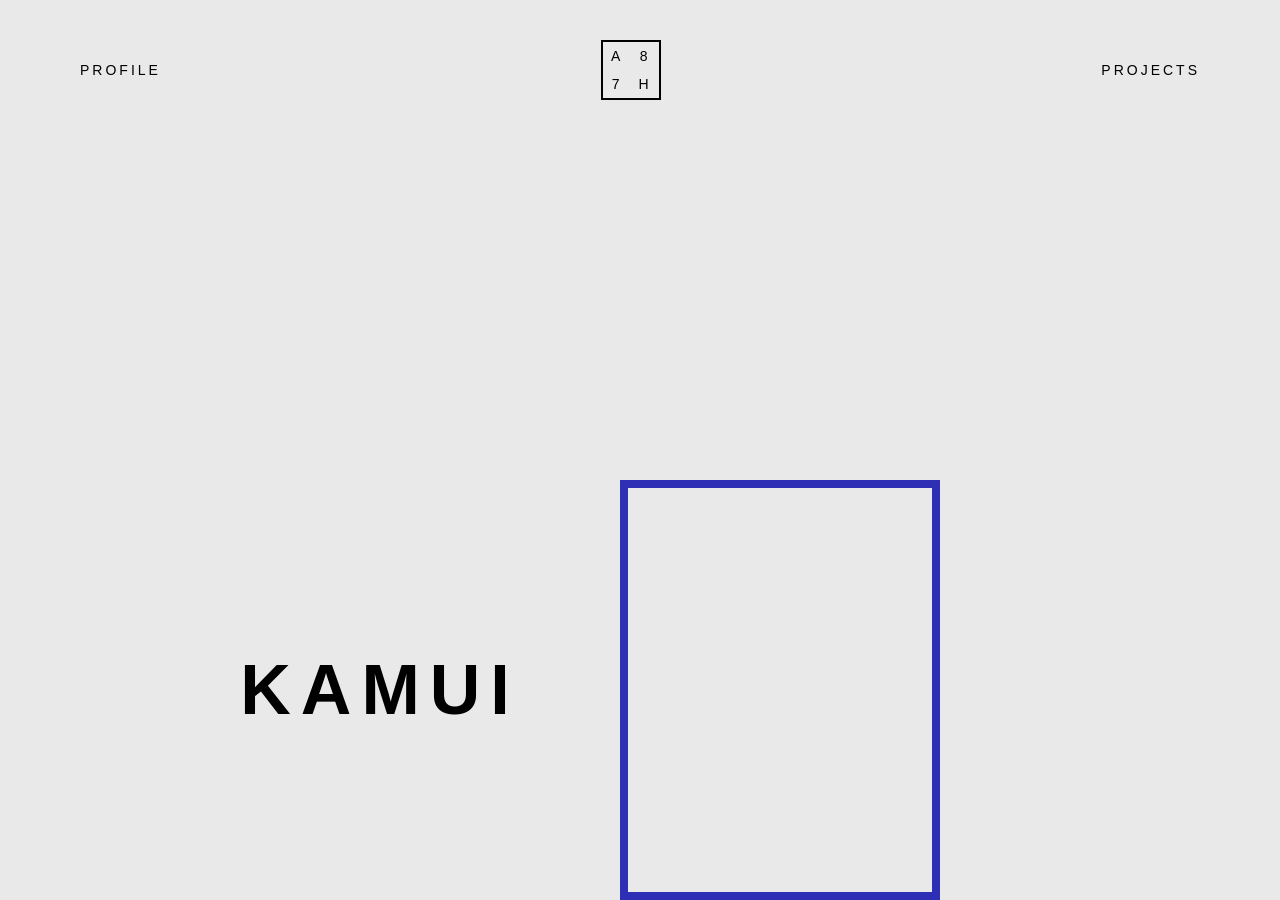
==== project.html @ e632b414 "Add initial HTML structure and CSS styles for Kamui project" ====
<!DOCTYPE html>
<html lang="en">
<head>
<meta charset="UTF-8">
<title>Kamui Project</title>
<link rel="stylesheet" href="style.css">
</head>

<body class="project-page">

<header class="navbar">

<div class="nav-left">PROFILE</div>

<div class="logo">
<div>A</div>
<div>8</div>
<div>7</div>
<div>H</div>
</div>

<div class="nav-right">PROJECTS</div>

</header>


<section class="hero">

<div class="hero-left">
<h1>KAMUI</h1>
</div>


<div class="center-box">

<div class="box"></div>

</div>


<div class="hero-right">


</div>

</section>

</body>
</html>
---- style.css ----
*{
margin:0;
padding:0;
box-sizing:border-box;
font-family:Arial, Helvetica, sans-serif;
}

body{
background:#e9e9e9;
height:100vh;
display:flex;
flex-direction:column;
justify-content:space-between;
}


/* NAVBAR */

.navbar{
display:flex;
justify-content:space-between;
align-items:center;
padding:40px 80px;
letter-spacing:3px;
font-size:14px;
}


.logo{
border:2px solid black;
display:grid;
grid-template-columns:1fr 1fr;
width:60px;
height:60px;
text-align:center;
align-items:center;
font-size:14px;
}



/* HERO */

.hero{
display:flex;
align-items:center;
justify-content:center;
gap:100px;
}


/* LEFT TEXT */

.hero-left h1{
font-size:70px;
letter-spacing:10px;
}



/* CENTER BOX */

.center-box{
position:relative;
display:flex;
flex-direction:column;
align-items:center;
}

.box{
width:320px;
height:420px;
border:8px solid #2f2fb5;
}

.project-number{
position:absolute;
bottom:60px;
font-size:80px;
color:#cfcfcf;
font-weight:bold;
}

.load-btn{
position:absolute;
bottom:40px;
text-decoration:none;
color:black;
font-size:12px;
letter-spacing:3px;
}



/* IMAGE */

.image-placeholder{
width:300px;
height:300px;
background:#ddd;
display:flex;
align-items:center;
justify-content:center;
}



/* FOOTER */

.bottom-nav{
display:flex;
justify-content:center;
gap:80px;
padding:40px;
font-size:14px;
letter-spacing:2px;
}

.bottom-nav a{
text-decoration:none;
color:black;
position:relative;
}

.bottom-nav .active::after{
content:"";
position:absolute;
left:0;
bottom:-6px;
width:100%;
height:2px;
background:#2f2fb5;
}

/* PROJECT PAGE HERO */

.project-hero{
position:relative;
height:90vh;
overflow:hidden;
display:flex;
align-items:center;
justify-content:center;
}


/* Background placeholder */

.background-placeholder{
position:absolute;
width:100%;
height:100%;
background:#1f2aa6;
opacity:0.9;
display:flex;
align-items:center;
justify-content:center;
color:white;
font-size:30px;
}


/* Title */

.project-title{
position:absolute;
left:20%;
font-size:70px;
letter-spacing:12px;
color:black;
z-index:2;
}


/* Blue frame */

.frame-box{
position:absolute;
width:300px;
height:400px;
border:10px solid #2f2fb5;
z-index:2;
}


/* Decorative line */

.decor-line{
position:absolute;
top:35%;
left:40%;
width:100px;
height:4px;
background:#dcdcdc;
z-index:2;
}


/* Decorative circle */

.decor-circle{
position:absolute;
top:35%;
right:30%;
width:40px;
height:40px;
border:4px solid #cfcfcf;
border-radius:50%;
z-index:2;
}
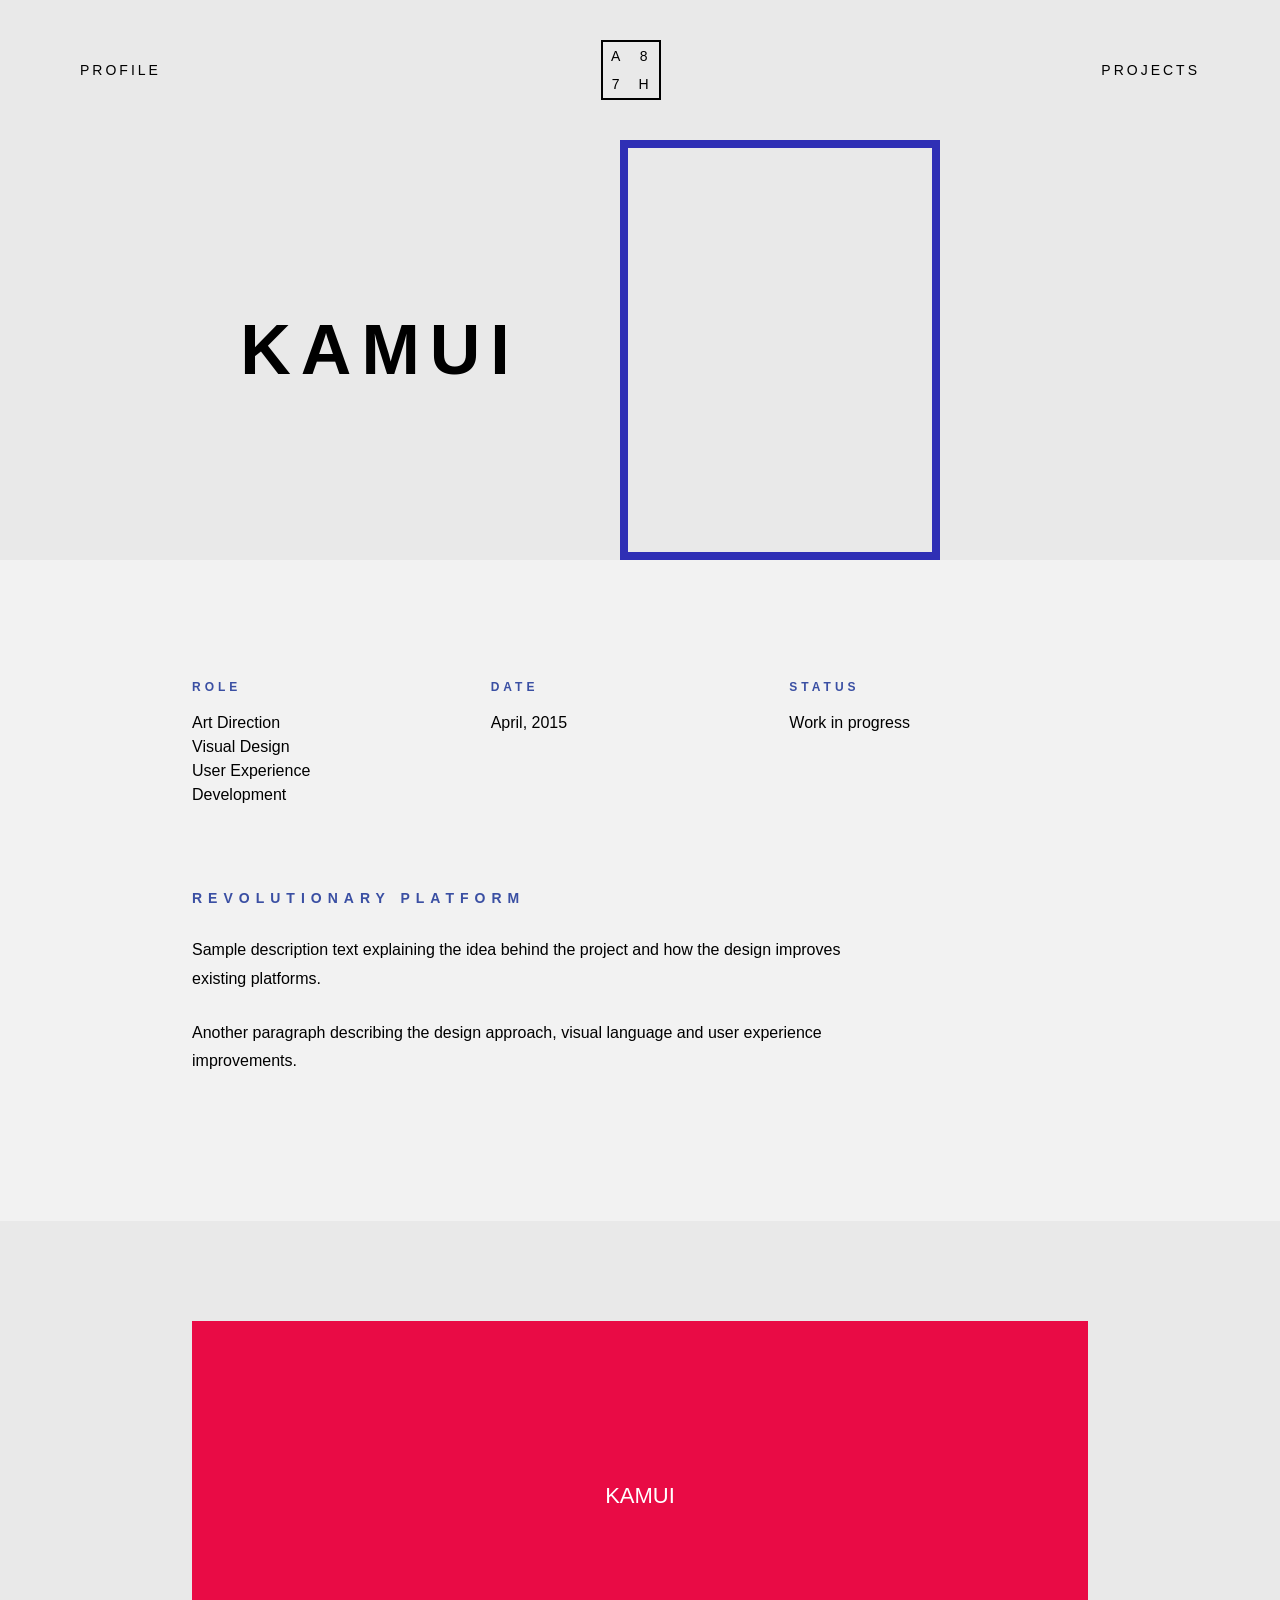
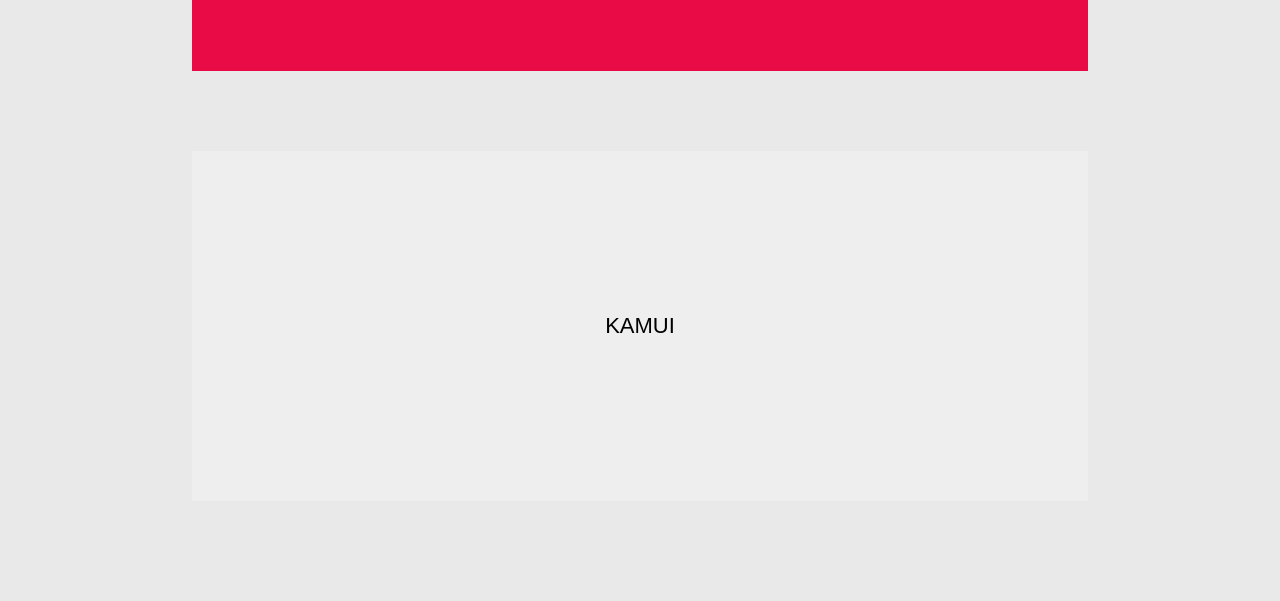
==== commit 9c2fcfd4: "Add project info and images sections to Kamui project" ====
--- a/project.html
+++ b/project.html
@@ -45,5 +45,60 @@
 
 </section>
 
+<section class="project-info">
+
+<div class="info-grid">
+
+<div>
+<h4>ROLE</h4>
+<p>Art Direction</p>
+<p>Visual Design</p>
+<p>User Experience</p>
+<p>Development</p>
+</div>
+
+<div>
+<h4>DATE</h4>
+<p>April, 2015</p>
+</div>
+
+<div>
+<h4>STATUS</h4>
+<p>Work in progress</p>
+</div>
+
+</div>
+
+
+<div class="project-description">
+
+<h3>REVOLUTIONARY PLATFORM</h3>
+
+<p>
+Sample description text explaining the idea behind the project
+and how the design improves existing platforms.
+</p>
+
+<p>
+Another paragraph describing the design approach,
+visual language and user experience improvements.
+</p>
+
+</div>
+
+</section>
+
+<section class="project-images">
+
+<div class="image-block red">
+KAMUI
+</div>
+
+<div class="image-block gray">
+KAMUI
+</div>
+
+</section>
+
 </body>
 </html>
--- a/style.css
+++ b/style.css
@@ -23,6 +23,11 @@
 padding:40px 80px;
 letter-spacing:3px;
 font-size:14px;
+background:#e9e9e9;
+
+position:sticky;
+top:0;
+z-index:1000;
 }
 
 
@@ -207,4 +212,72 @@
 border:4px solid #cfcfcf;
 border-radius:50%;
 z-index:2;
+}
+
+/* PROJECT INFO SECTION */
+
+.project-info{
+padding:120px 15%;
+background:#f2f2f2;
+}
+
+
+.info-grid{
+display:grid;
+grid-template-columns:1fr 1fr 1fr;
+margin-bottom:80px;
+}
+
+
+.info-grid h4{
+letter-spacing:4px;
+font-size:12px;
+color:#3a4fa3;
+margin-bottom:20px;
+}
+
+
+.info-grid p{
+margin:6px 0;
+}
+
+
+.project-description h3{
+letter-spacing:6px;
+font-size:14px;
+margin-bottom:30px;
+color:#3a4fa3;
+}
+
+
+.project-description p{
+max-width:700px;
+line-height:1.8;
+margin-bottom:25px;
+}
+
+.project-images{
+padding:100px 0;
+display:flex;
+flex-direction:column;
+align-items:center;
+gap:80px;
+}
+
+.image-block{
+width:70%;
+height:350px;
+display:flex;
+align-items:center;
+justify-content:center;
+font-size:22px;
+}
+
+.red{
+background:#e90b45;
+color:white;
+}
+
+.gray{
+background:#eeeeee;
 }
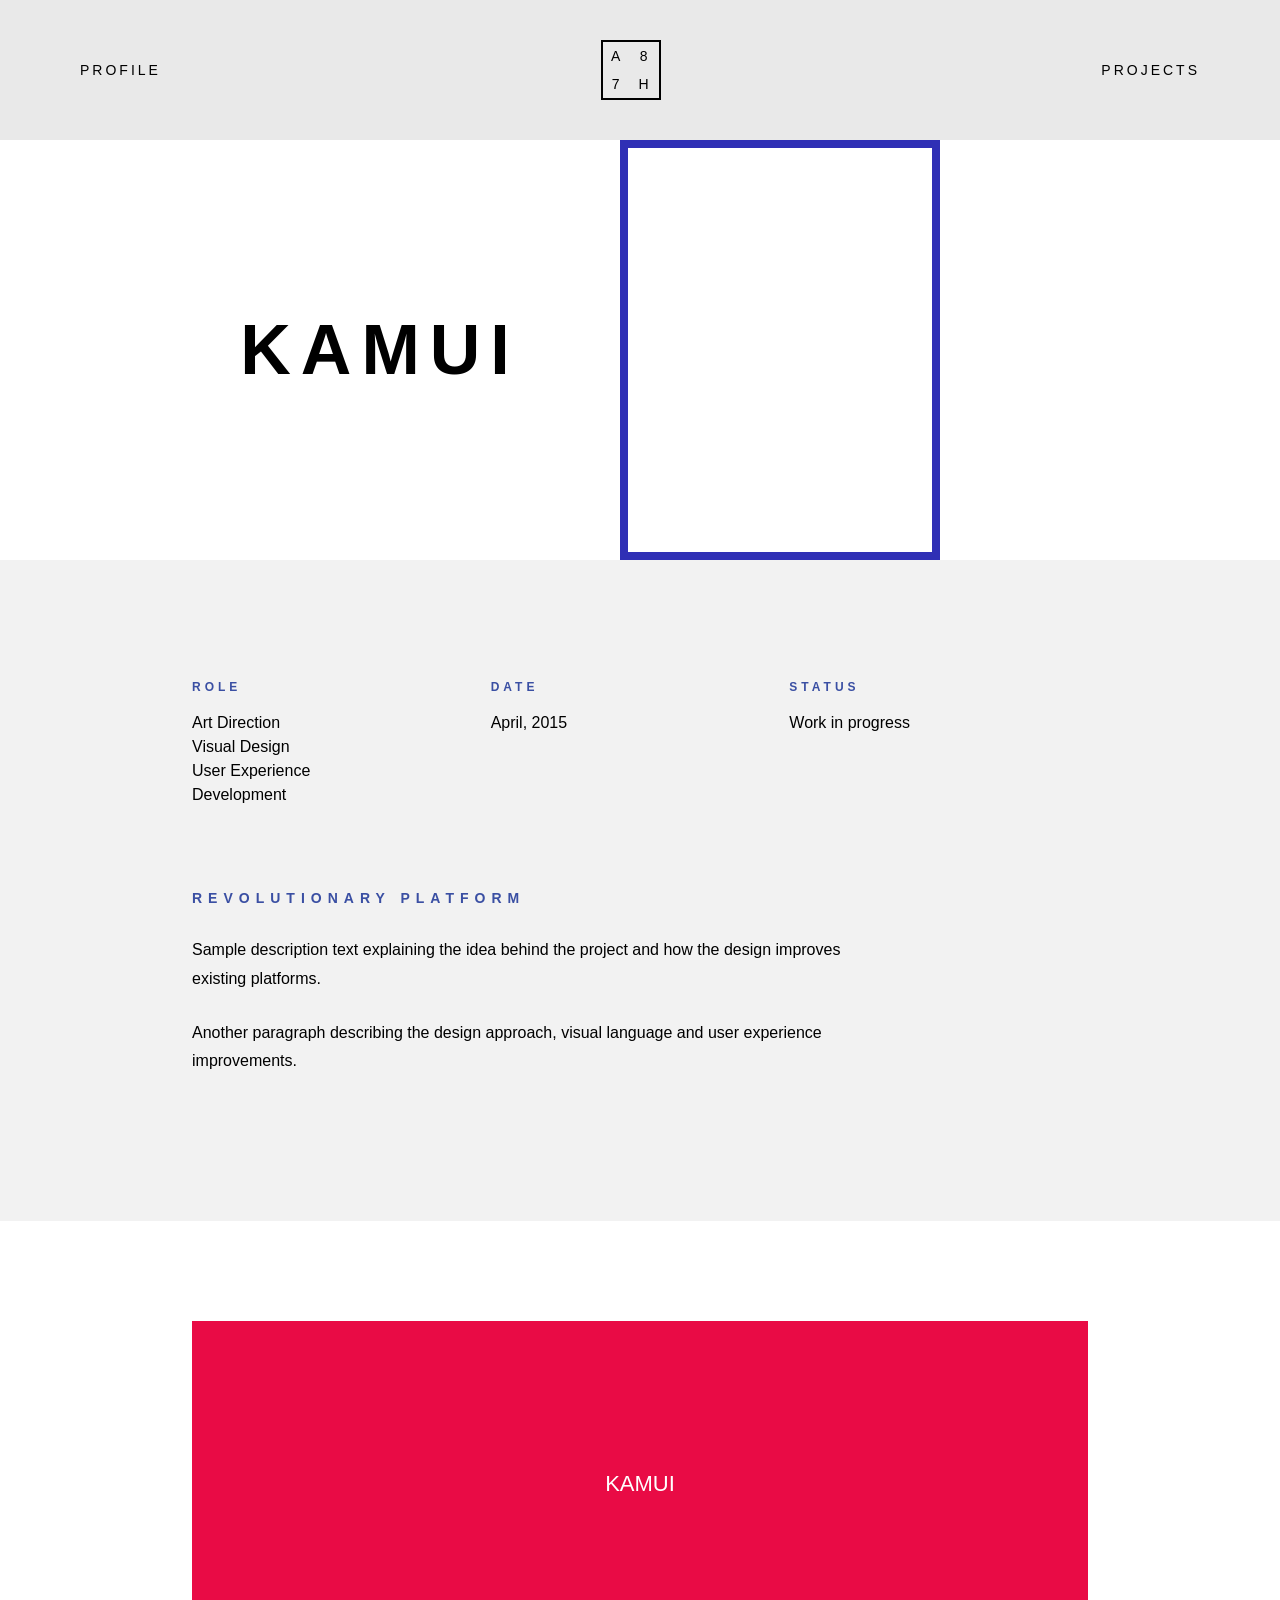
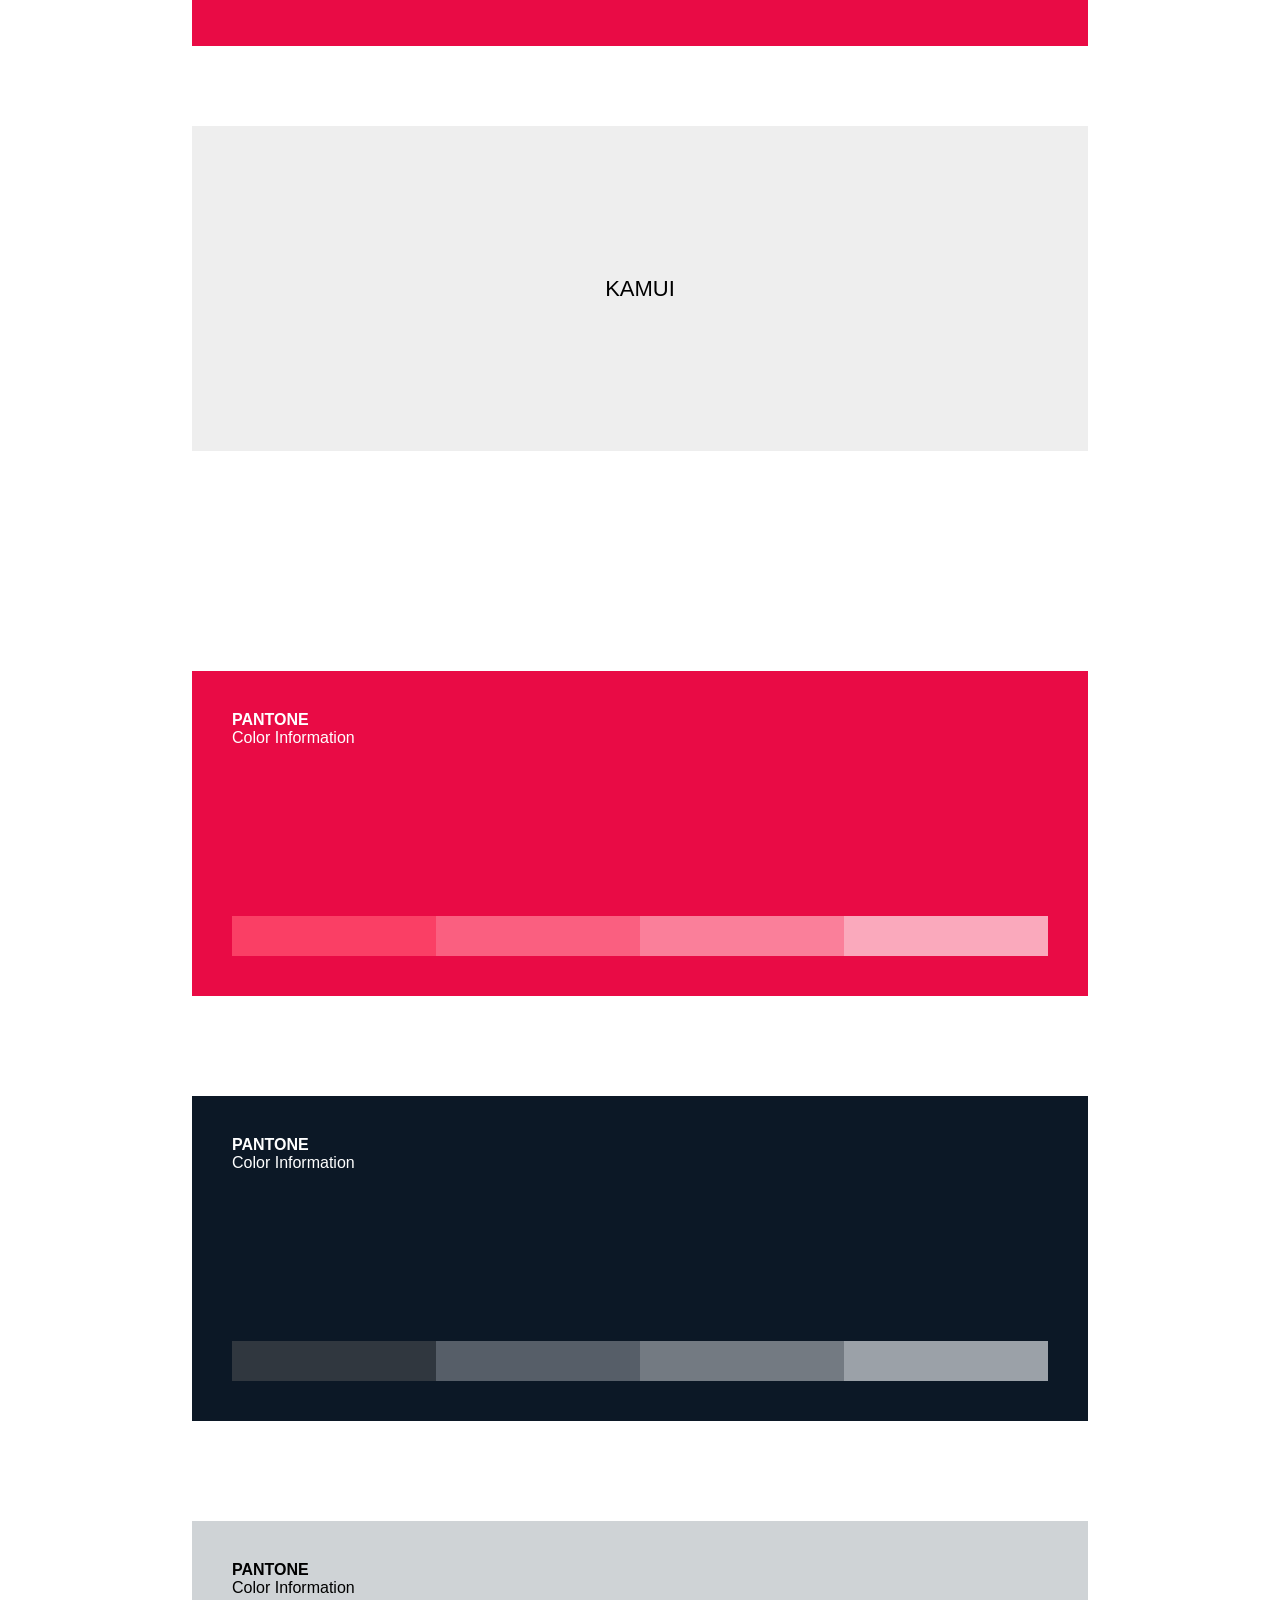
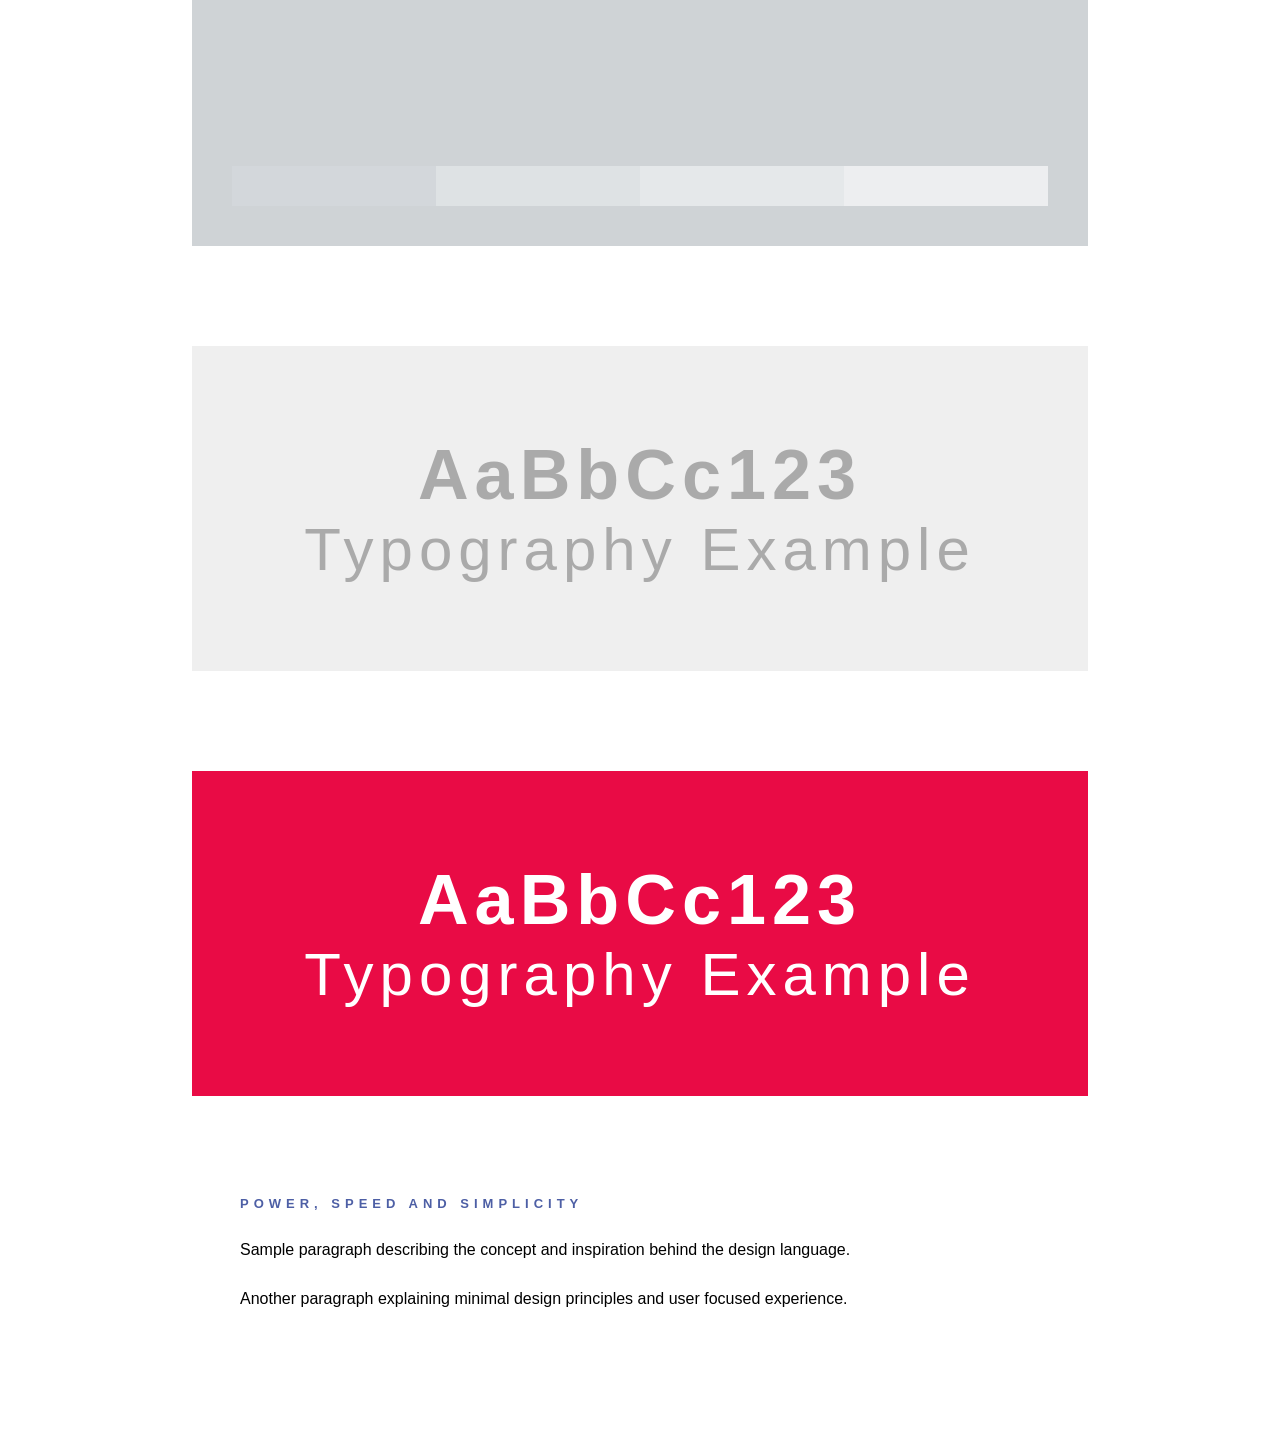
==== commit 855b599a: "Add design system section with color and typography blocks to project" ====
--- a/project.html
+++ b/project.html
@@ -100,5 +100,80 @@
 
 </section>
 
+<section class="design-system">
+
+<div class="color-block red-block">
+<div class="block-content">
+<h4>PANTONE</h4>
+<p>Color Information</p>
+</div>
+
+<div class="color-strip">
+<div></div>
+<div></div>
+<div></div>
+<div></div>
+</div>
+</div>
+
+
+<div class="color-block dark-block">
+<div class="block-content">
+<h4>PANTONE</h4>
+<p>Color Information</p>
+</div>
+
+<div class="color-strip">
+<div></div>
+<div></div>
+<div></div>
+<div></div>
+</div>
+</div>
+
+
+<div class="color-block grey-block">
+<div class="block-content">
+<h4>PANTONE</h4>
+<p>Color Information</p>
+</div>
+
+<div class="color-strip">
+<div></div>
+<div></div>
+<div></div>
+<div></div>
+</div>
+</div>
+
+
+<div class="type-block light-type">
+<h3>AaBbCc123</h3>
+<p>Typography Example</p>
+</div>
+
+
+<div class="type-block red-type">
+<h3>AaBbCc123</h3>
+<p>Typography Example</p>
+</div>
+
+
+<div class="text-block">
+<h4>POWER, SPEED AND SIMPLICITY</h4>
+
+<p>
+Sample paragraph describing the concept and inspiration
+behind the design language.
+</p>
+
+<p>
+Another paragraph explaining minimal design principles
+and user focused experience.
+</p>
+</div>
+
+</section>
+
 </body>
 </html>
--- a/style.css
+++ b/style.css
@@ -6,7 +6,7 @@
 }
 
 body{
-background:#e9e9e9;
+background: white;
 height:100vh;
 display:flex;
 flex-direction:column;
@@ -266,7 +266,7 @@
 
 .image-block{
 width:70%;
-height:350px;
+height:325px;
 display:flex;
 align-items:center;
 justify-content:center;
@@ -280,4 +280,110 @@
 
 .gray{
 background:#eeeeee;
+}
+
+.design-system{
+display:flex;
+flex-direction:column;
+align-items:center;
+gap:100px;
+padding:120px 0;
+}
+
+
+/* COLOR BLOCKS */
+
+.color-block{
+width:70%;
+height:325px;
+display:flex;
+flex-direction:column;
+justify-content:space-between;
+padding:40px;
+color:white;
+}
+
+.red-block{
+background:#e90b45;
+}
+
+.dark-block{
+background:#0c1826;
+}
+
+.grey-block{
+background:#cfd3d6;
+color:black;
+}
+
+
+/* COLOR STRIP */
+
+.color-strip{
+display:flex;
+height:40px;
+}
+
+.color-strip div{
+flex:1;
+opacity:0.8;
+}
+
+.red-block .color-strip div:nth-child(1){background:#ff4d6d;}
+.red-block .color-strip div:nth-child(2){background:#ff758f;}
+.red-block .color-strip div:nth-child(3){background:#ff9db0;}
+.red-block .color-strip div:nth-child(4){background:#ffd1da;}
+
+.dark-block .color-strip div:nth-child(1){background:#3a3f45;}
+.dark-block .color-strip div:nth-child(2){background:#6a7078;}
+.dark-block .color-strip div:nth-child(3){background:#8e9399;}
+.dark-block .color-strip div:nth-child(4){background:#c0c4c9;}
+
+.grey-block .color-strip div:nth-child(1){background:#d5d9dc;}
+.grey-block .color-strip div:nth-child(2){background:#e3e6e8;}
+.grey-block .color-strip div:nth-child(3){background:#eceeef;}
+.grey-block .color-strip div:nth-child(4){background:#f5f6f7;}
+
+
+/* TYPOGRAPHY BLOCKS */
+
+.type-block{
+width:70%;
+height:325px;
+display:flex;
+flex-direction:column;
+justify-content:center;
+align-items:center;
+font-size:60px;
+letter-spacing:6px;
+}
+
+.light-type{
+background:#efefef;
+color:#aaa;
+}
+
+.red-type{
+background:#e90b45;
+color:white;
+}
+
+
+/* TEXT BLOCK */
+
+.text-block{
+width:70%;
+max-width:800px;
+}
+
+.text-block h4{
+letter-spacing:5px;
+font-size:13px;
+margin-bottom:25px;
+color:#4d5fa5;
+}
+
+.text-block p{
+line-height:1.8;
+margin-bottom:20px;
 }
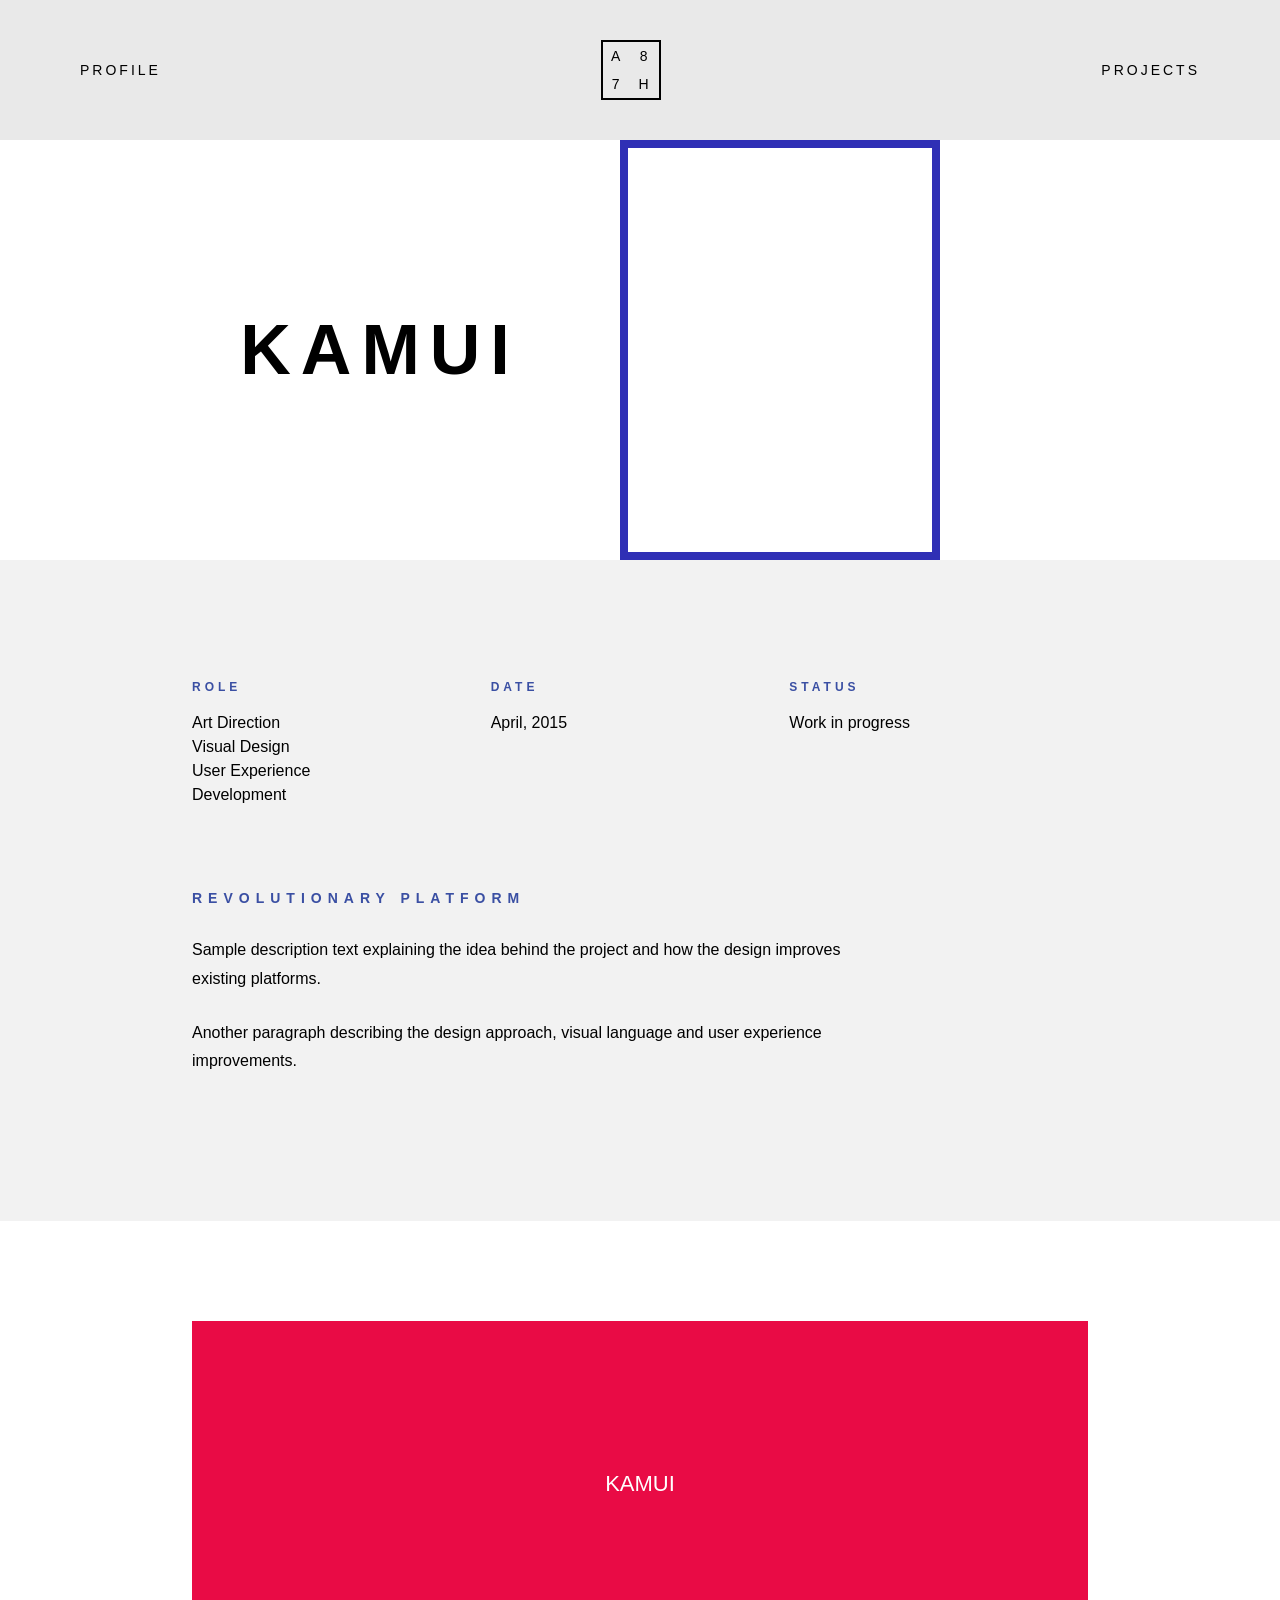
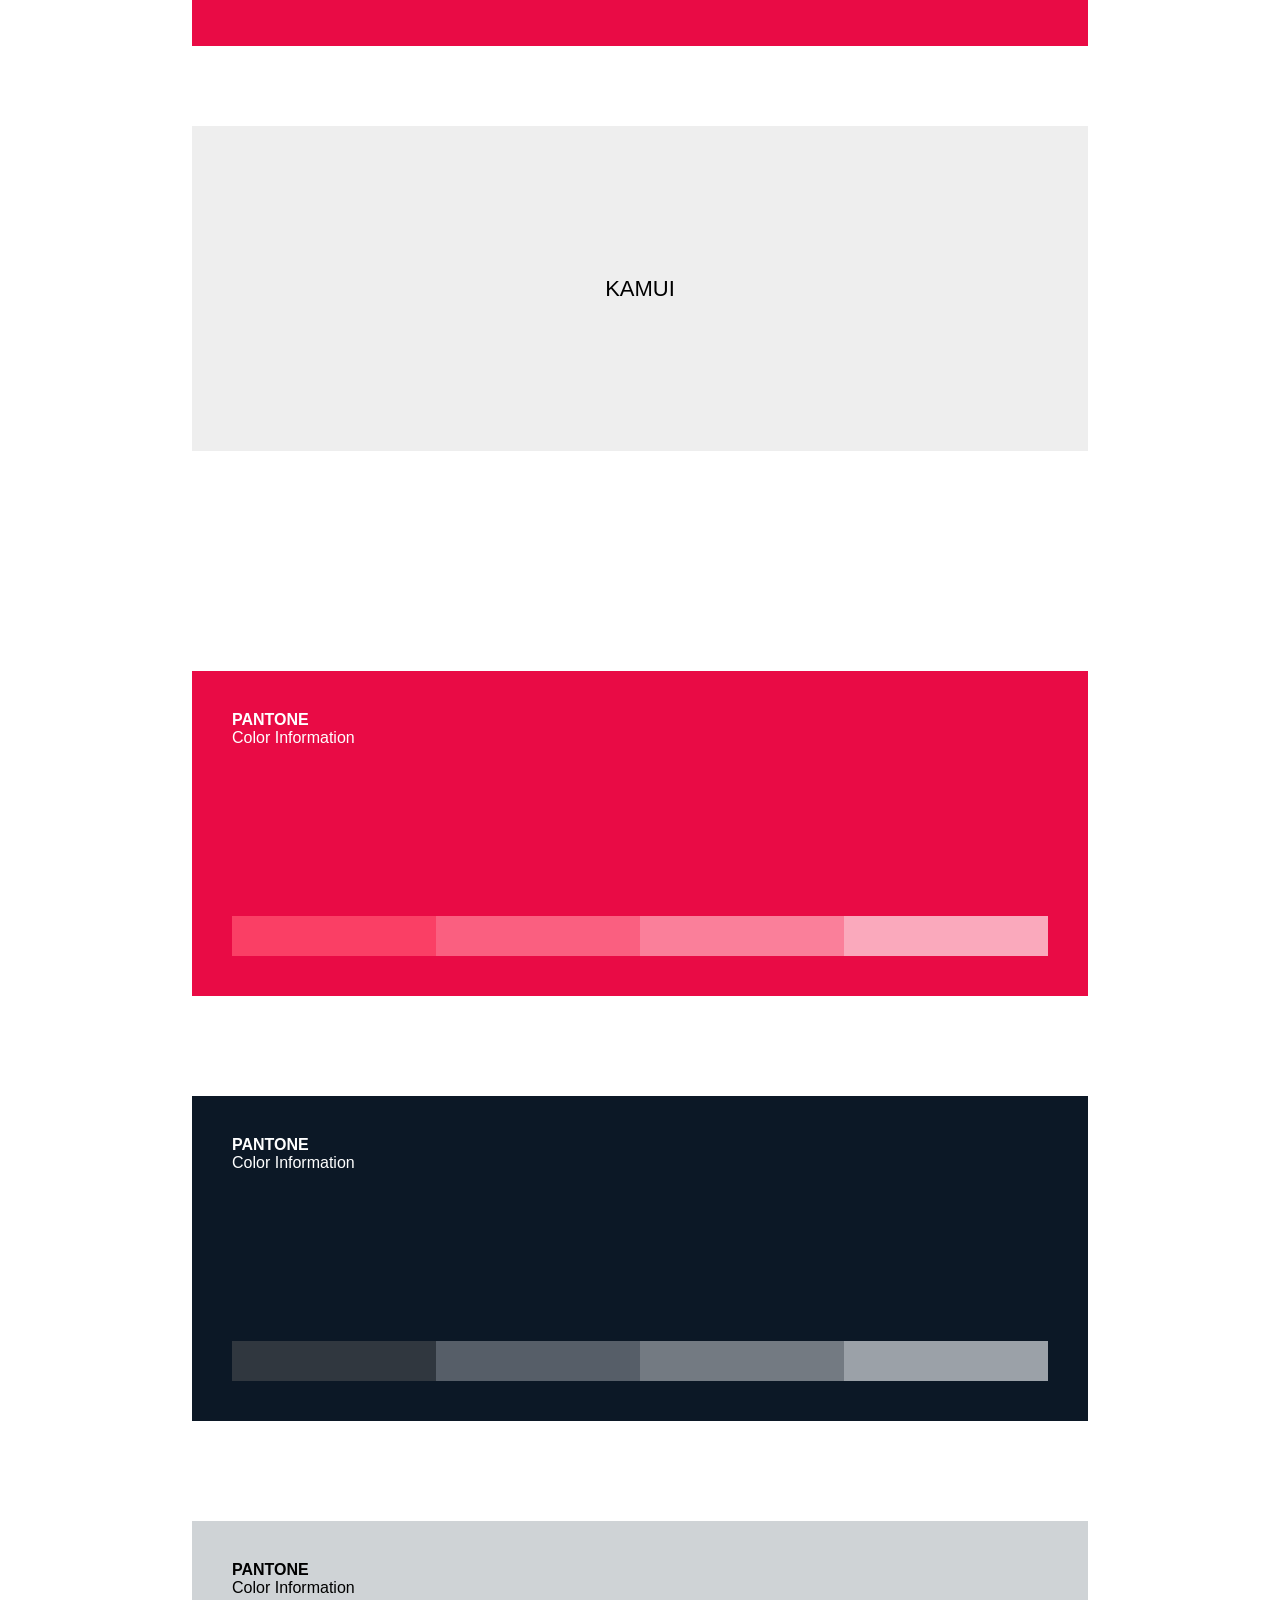
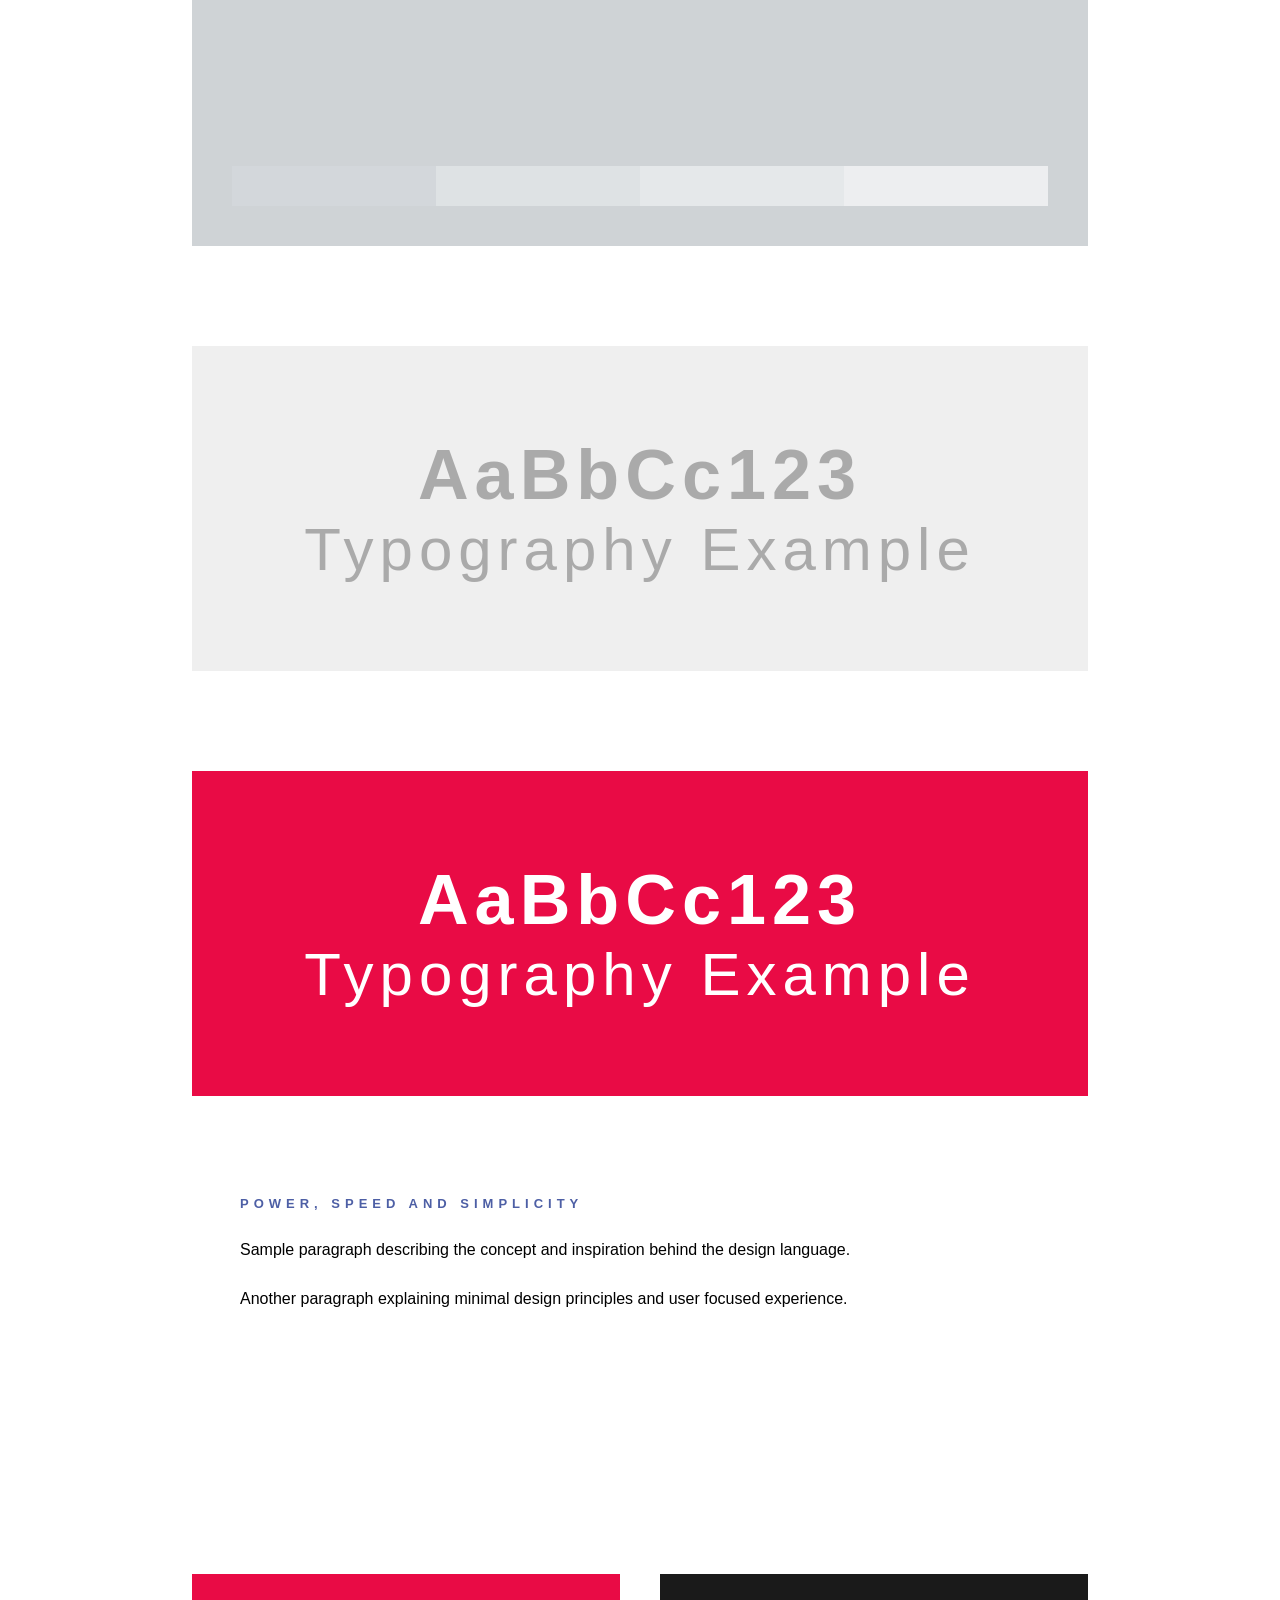
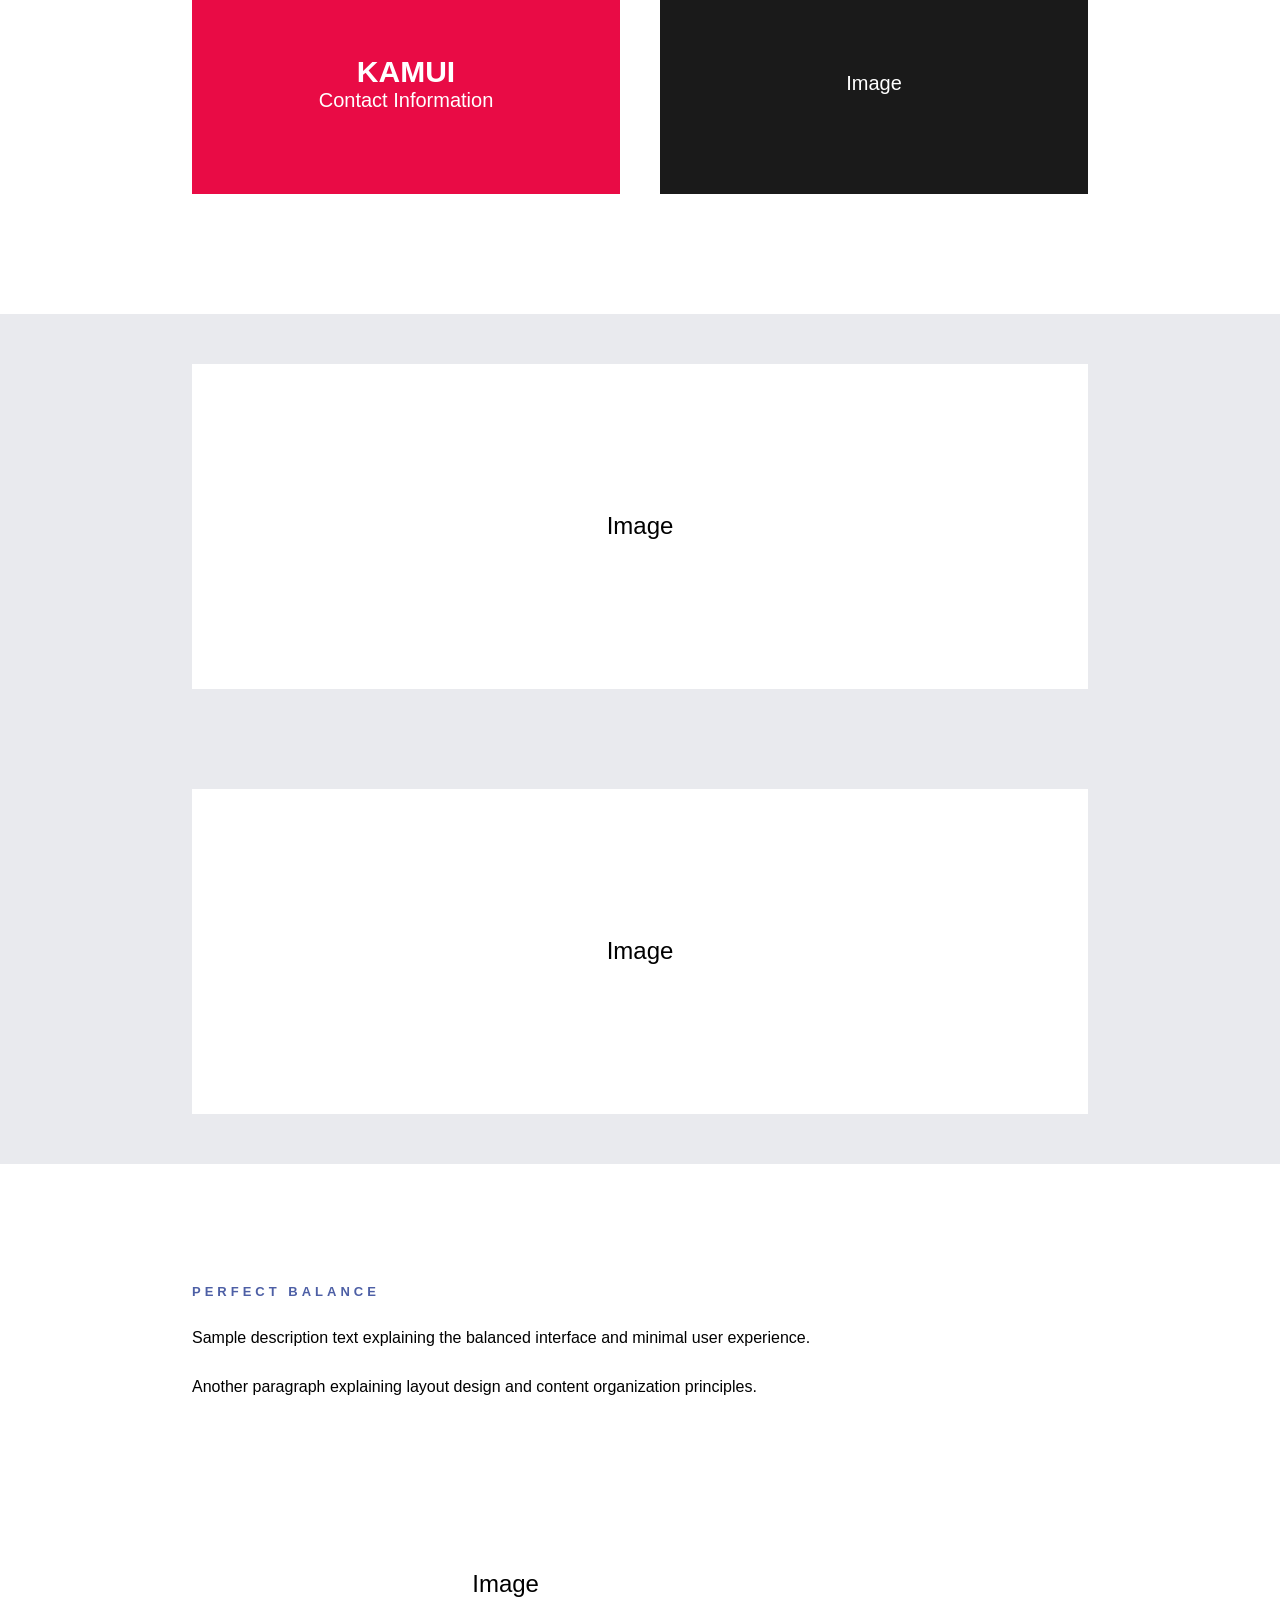
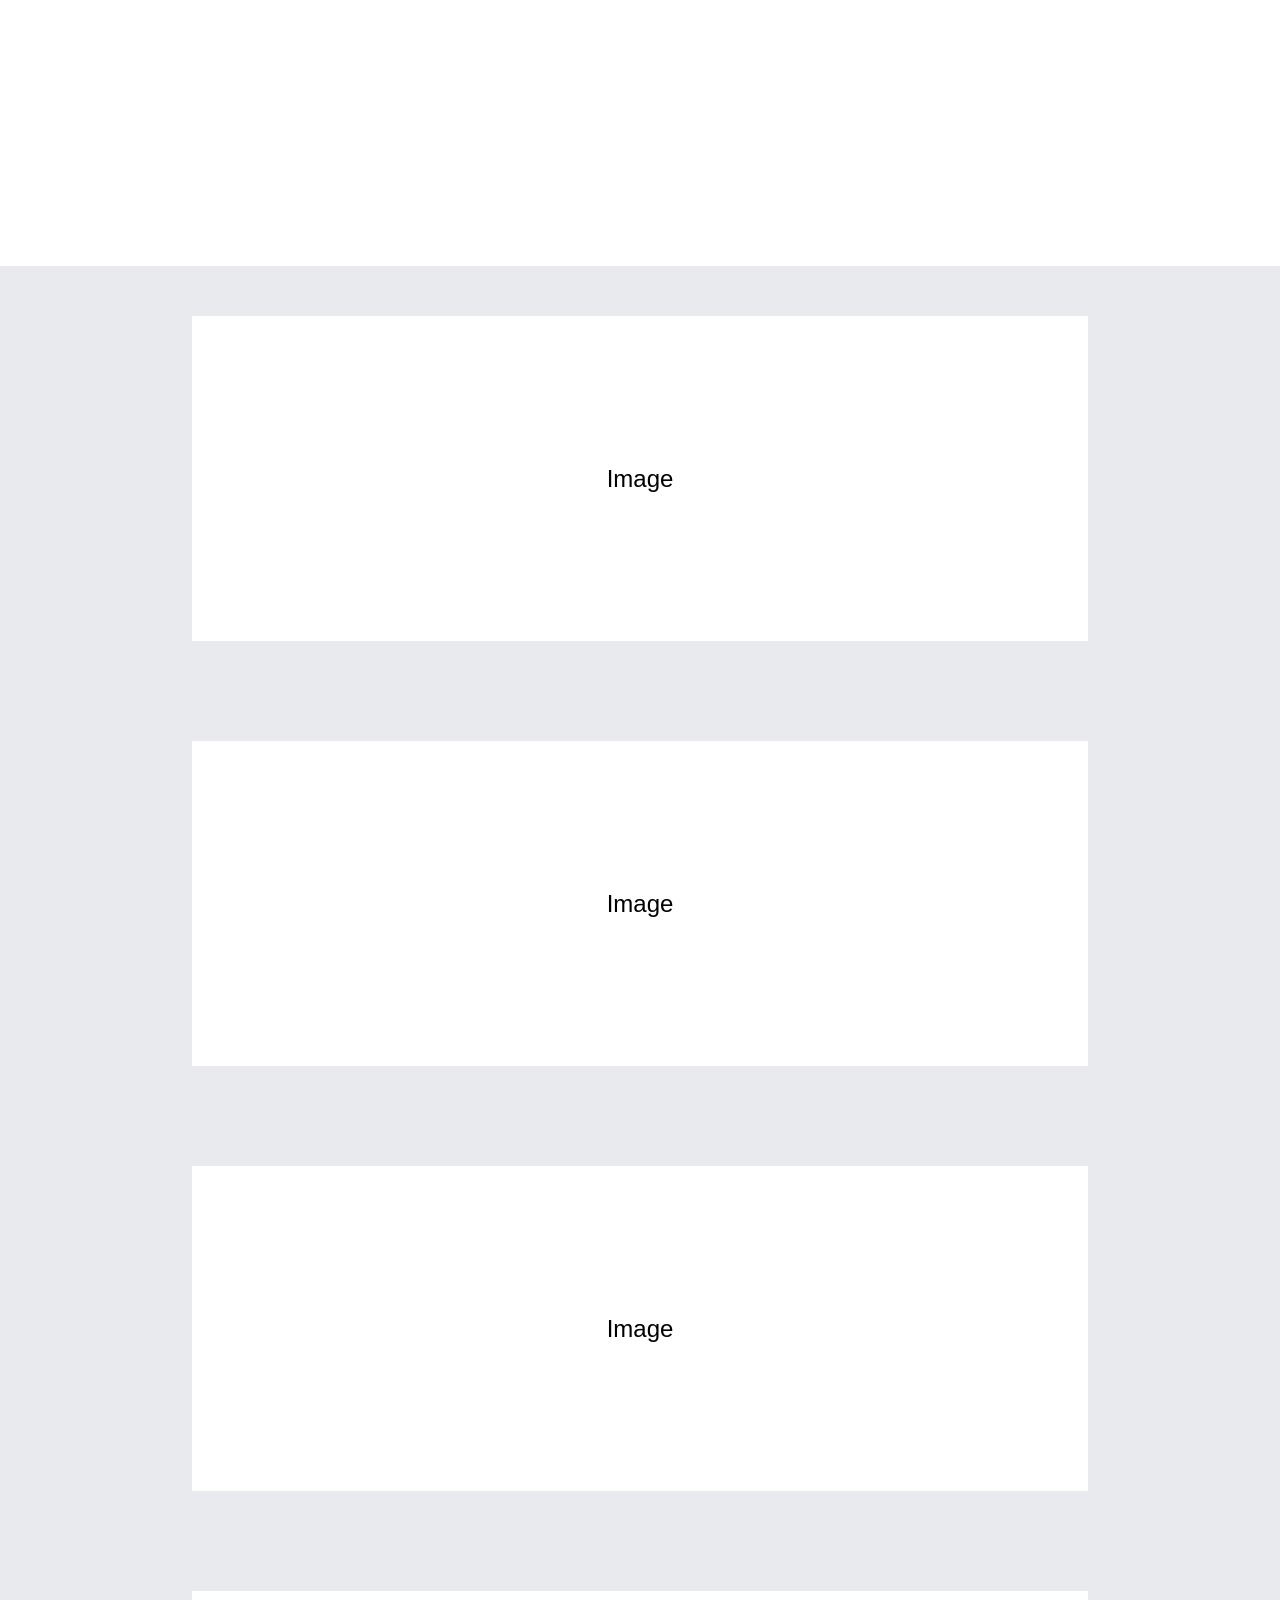
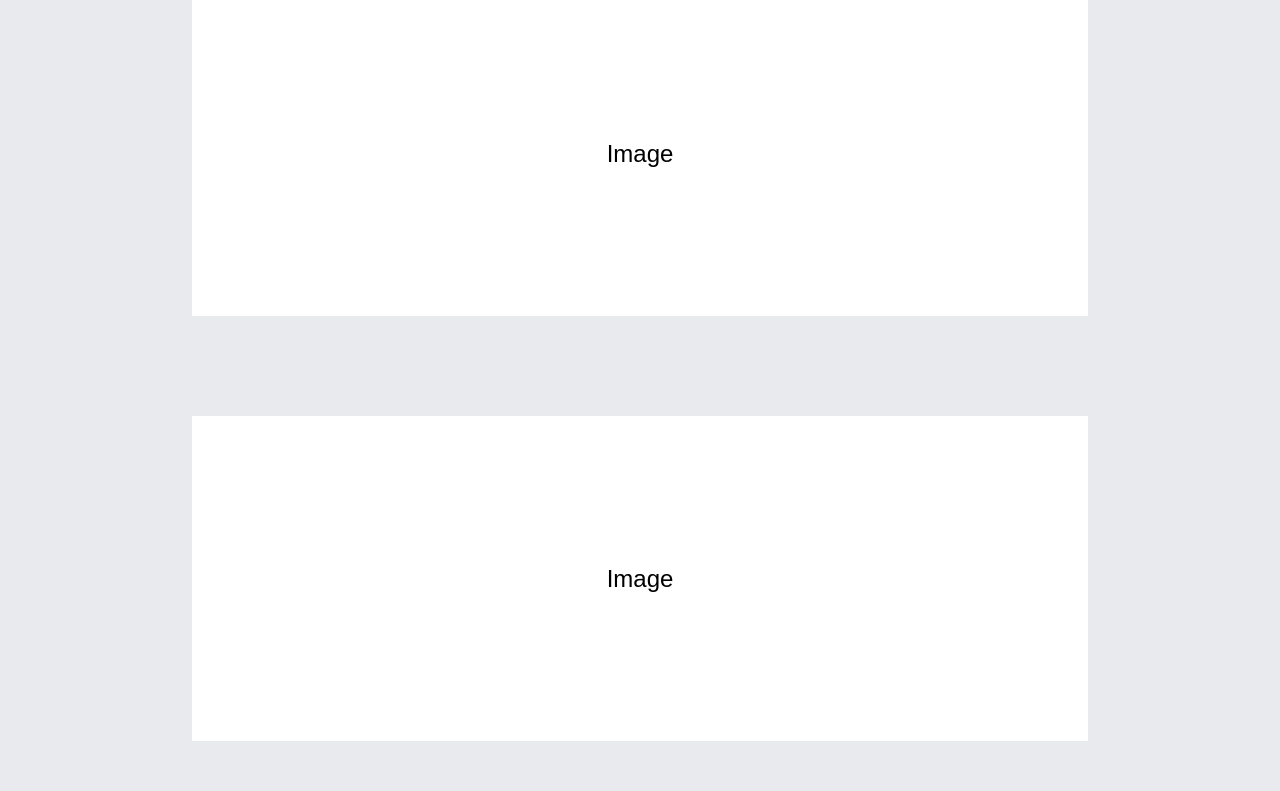
==== commit 38b8f4bd: "Add branding and image sections with styling to project" ====
--- a/project.html
+++ b/project.html
@@ -175,5 +175,95 @@
 
 </section>
 
+<section class="branding-section">
+
+<div class="brand-row">
+
+<div class="brand-card red-card">
+<h2>KAMUI</h2>
+<p>Contact Information</p>
+</div>
+
+<div class="brand-card dark-card">
+Image
+</div>
+
+</div>
+
+</section>
+
+
+
+<section class="image-section grey-bg">
+
+<div class="large-image">
+Image
+</div>
+
+</section>
+
+
+
+<section class="image-section grey-bg">
+
+<div class="large-image">
+Image
+</div>
+
+</section>
+
+
+
+<section class="text-section-white">
+
+<h4>PERFECT BALANCE</h4>
+
+<p>
+Sample description text explaining the balanced interface
+and minimal user experience.
+</p>
+
+<p>
+Another paragraph explaining layout design and content
+organization principles.
+</p>
+
+<div class="large-image">
+Image
+</div>
+
+</section>
+
+
+<section class="image-section grey-bg">
+<div class="large-image">
+Image
+</div>
+</section>
+
+<section class="image-section grey-bg">
+<div class="large-image">
+Image
+</div>
+</section>
+
+<section class="image-section grey-bg">
+<div class="large-image">
+Image
+</div>
+
+</section>
+<section class="image-section grey-bg">
+<div class="large-image">
+Image
+</div>
+
+</section>
+<section class="image-section grey-bg">
+<div class="large-image">
+Image
+</div>
+</section>
+
 </body>
 </html>
--- a/style.css
+++ b/style.css
@@ -386,4 +386,83 @@
 .text-block p{
 line-height:1.8;
 margin-bottom:20px;
+}
+
+/* BRANDING SECTION */
+
+.branding-section{
+background:white;
+padding:120px 0;
+display:flex;
+justify-content:center;
+}
+
+.brand-row{
+width:70%;
+display:flex;
+gap:40px;
+}
+
+.brand-card{
+flex:1;
+height:220px;
+display:flex;
+flex-direction:column;
+justify-content:center;
+align-items:center;
+font-size:20px;
+}
+
+.red-card{
+background:#e90b45;
+color:white;
+}
+
+.dark-card{
+background:#1a1a1a;
+color:white;
+}
+
+
+/* IMAGE SECTIONS */
+
+.image-section{
+padding:50px 0;
+display:flex;
+justify-content:center;
+}
+
+.grey-bg{
+background:#e9eaee;
+}
+
+.large-image{
+width:70%;
+height:325px;
+background:white;
+display:flex;
+align-items:center;
+justify-content:center;
+font-size:24px;
+}
+
+
+/* TEXT SECTION */
+
+.text-section-white{
+background:white;
+padding:120px 15%;
+}
+
+.text-section-white h4{
+letter-spacing:4px;
+font-size:13px;
+margin-bottom:25px;
+color:#4d5fa5;
+}
+
+.text-section-white p{
+max-width:700px;
+line-height:1.8;
+margin-bottom:20px;
 }
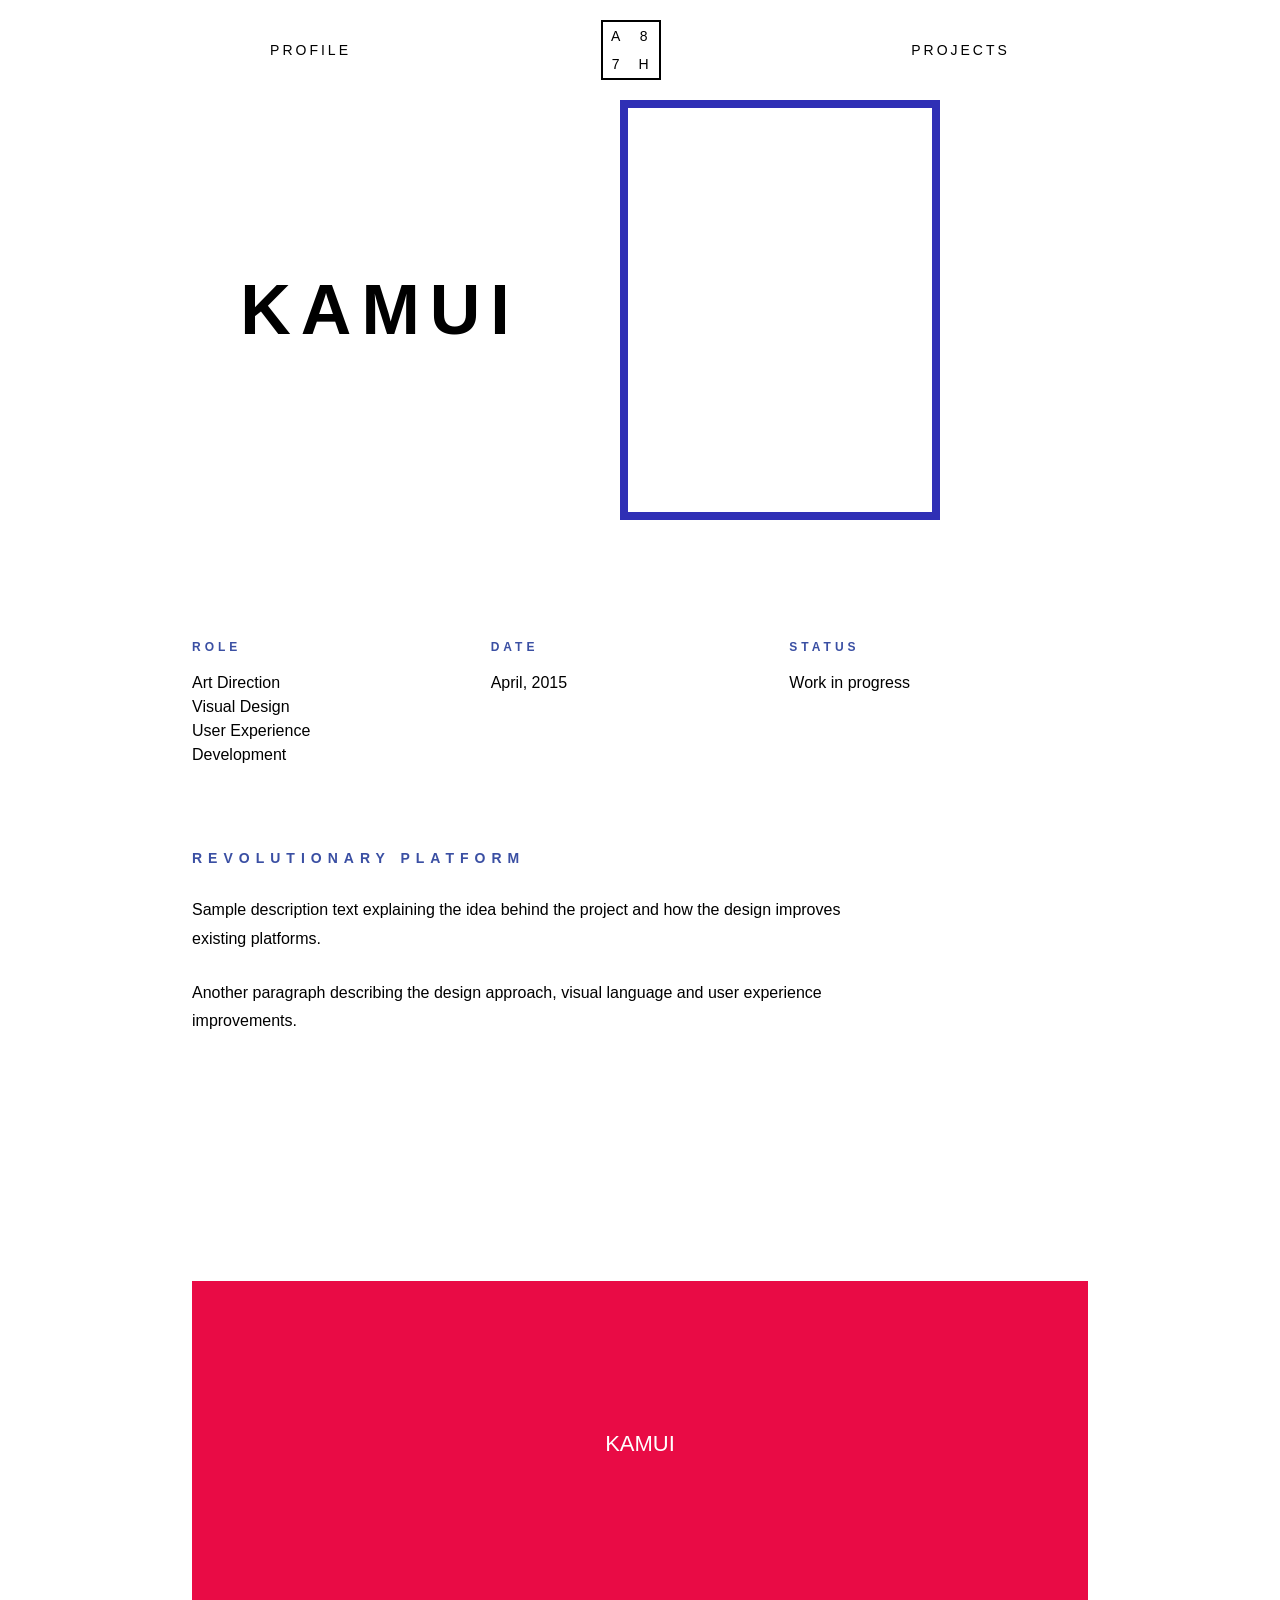
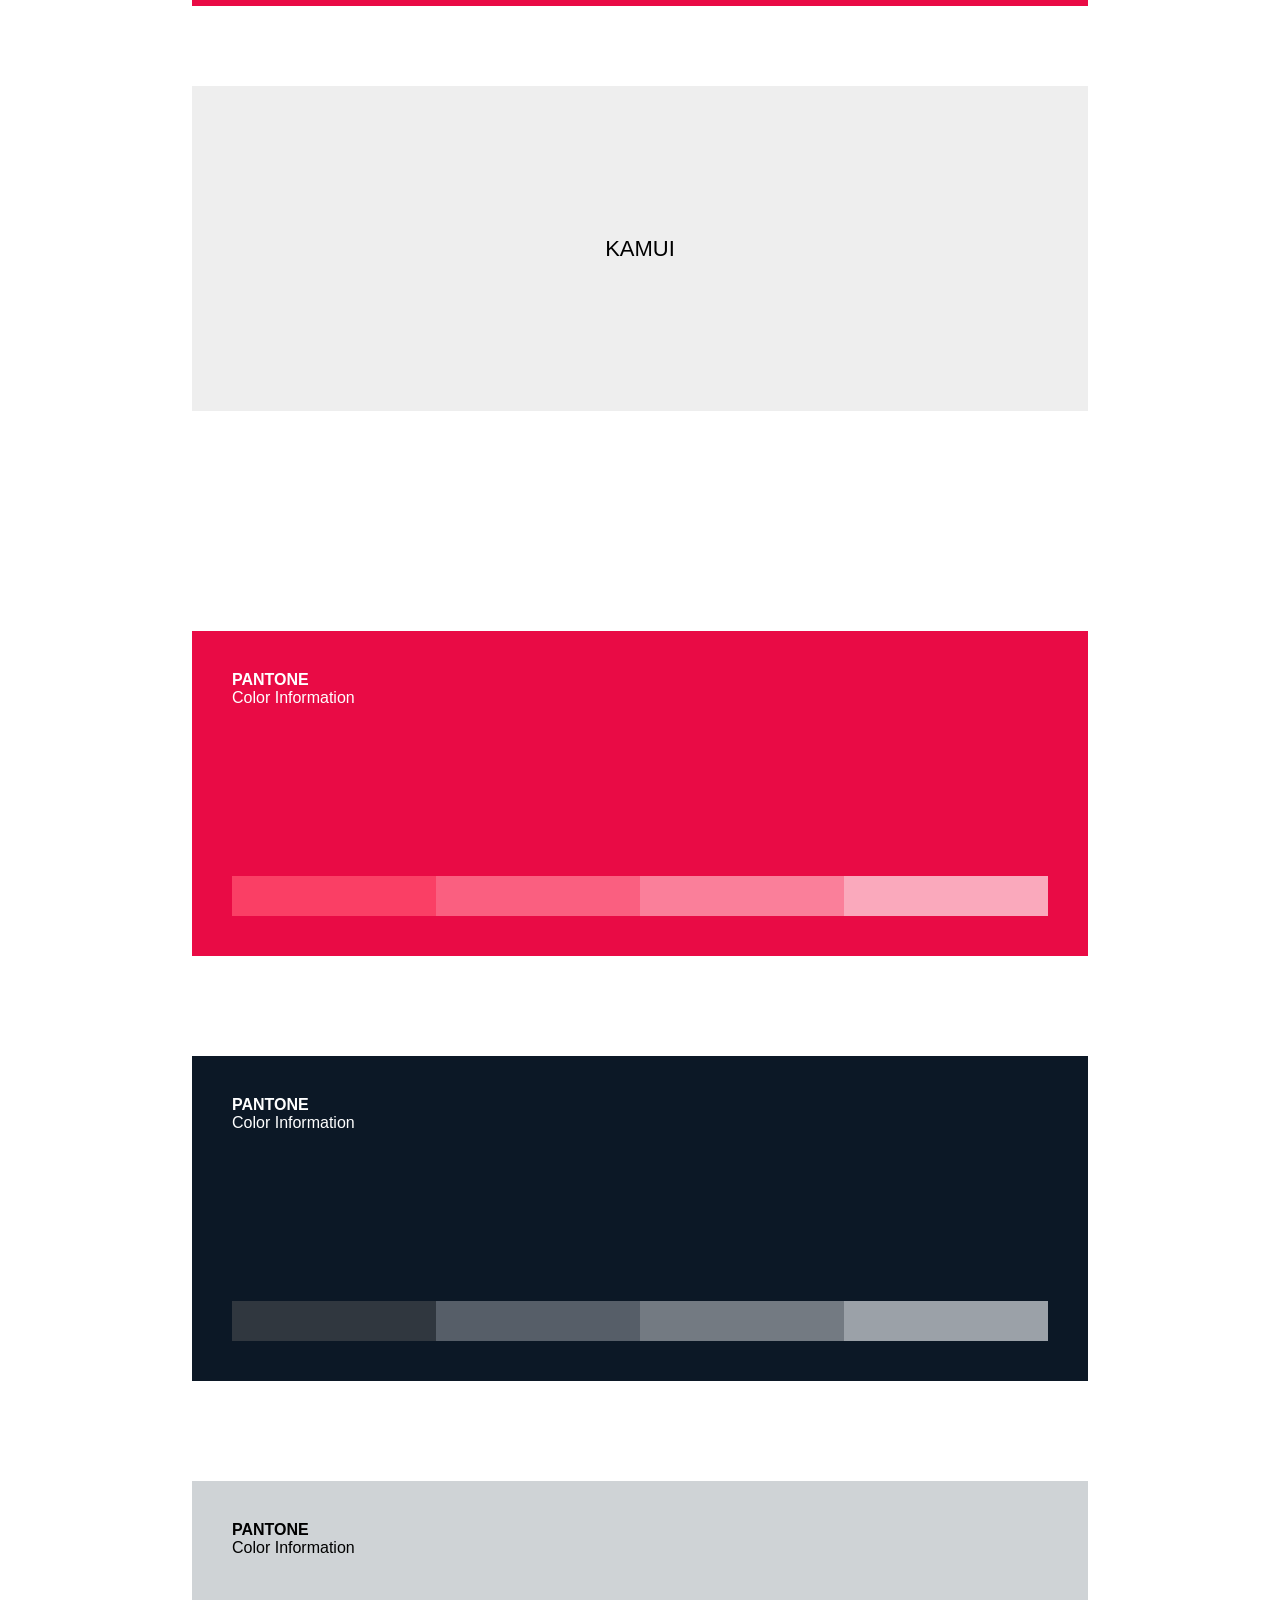
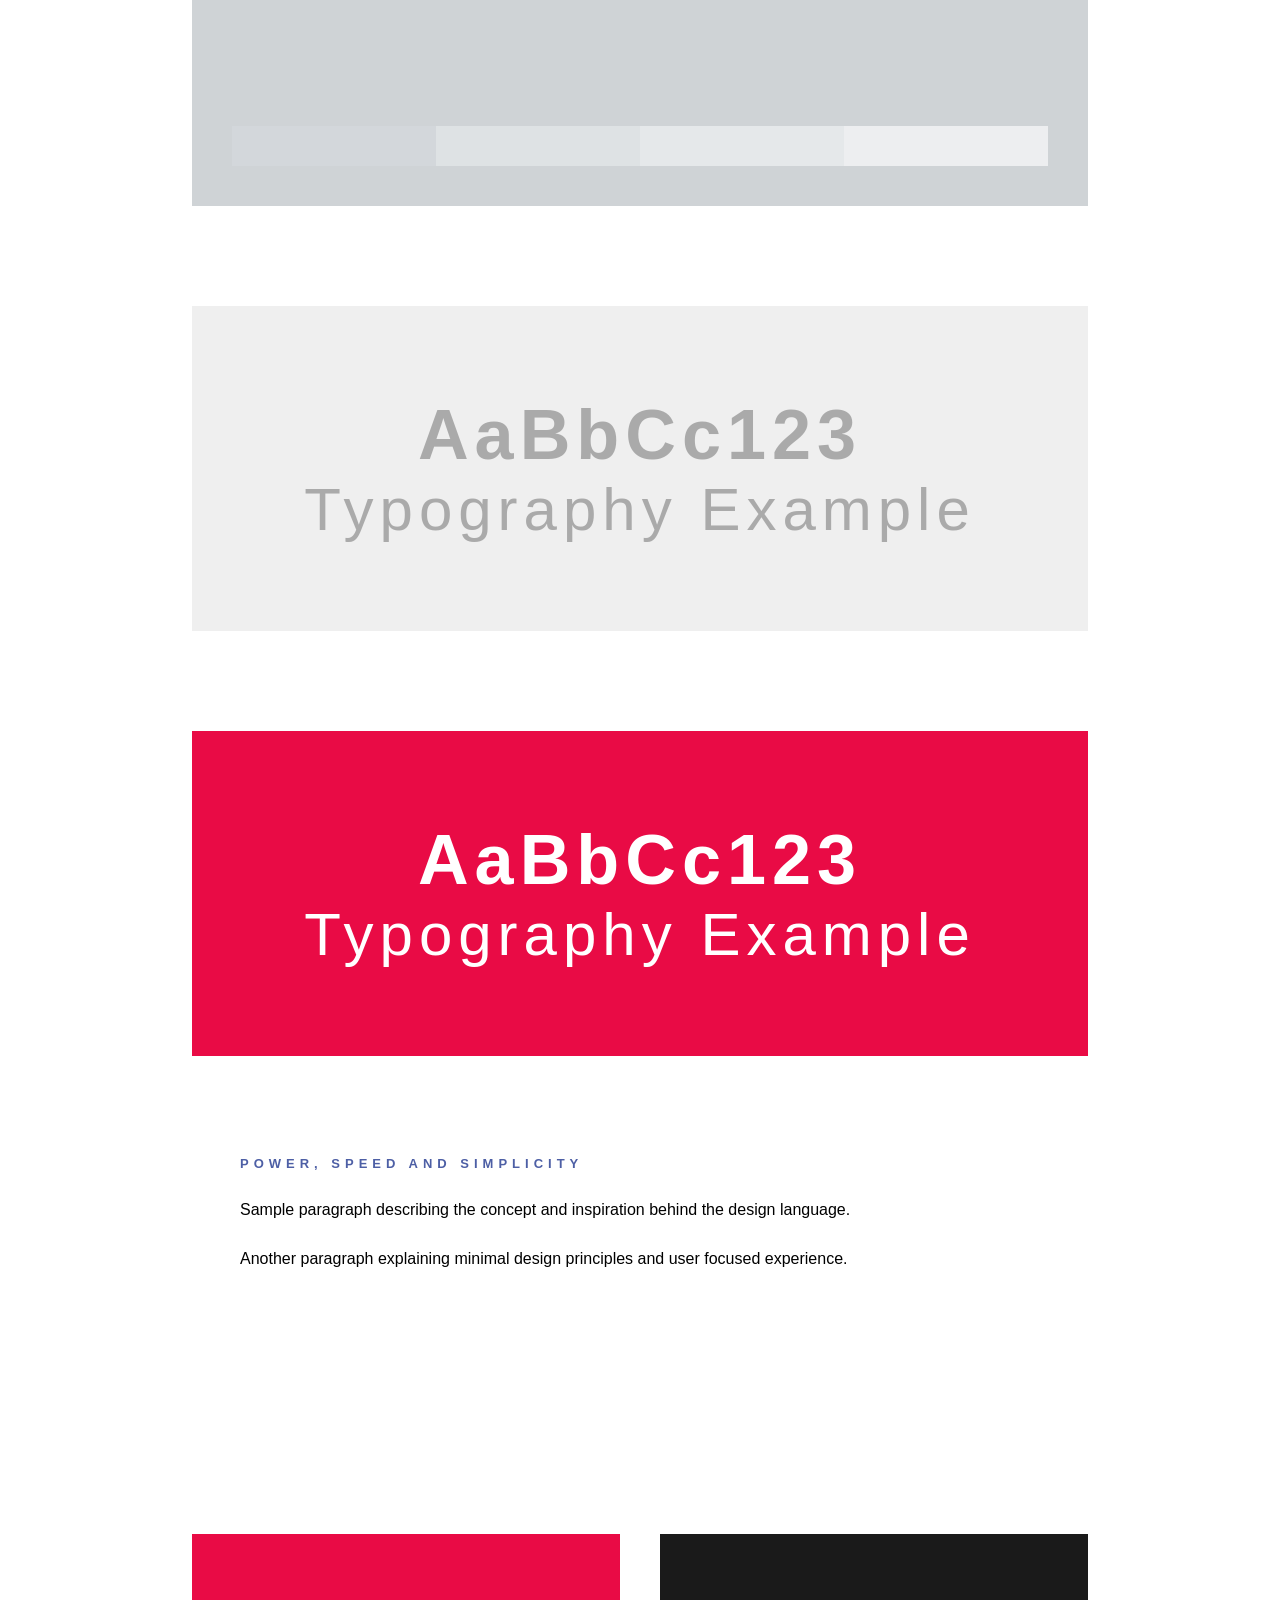
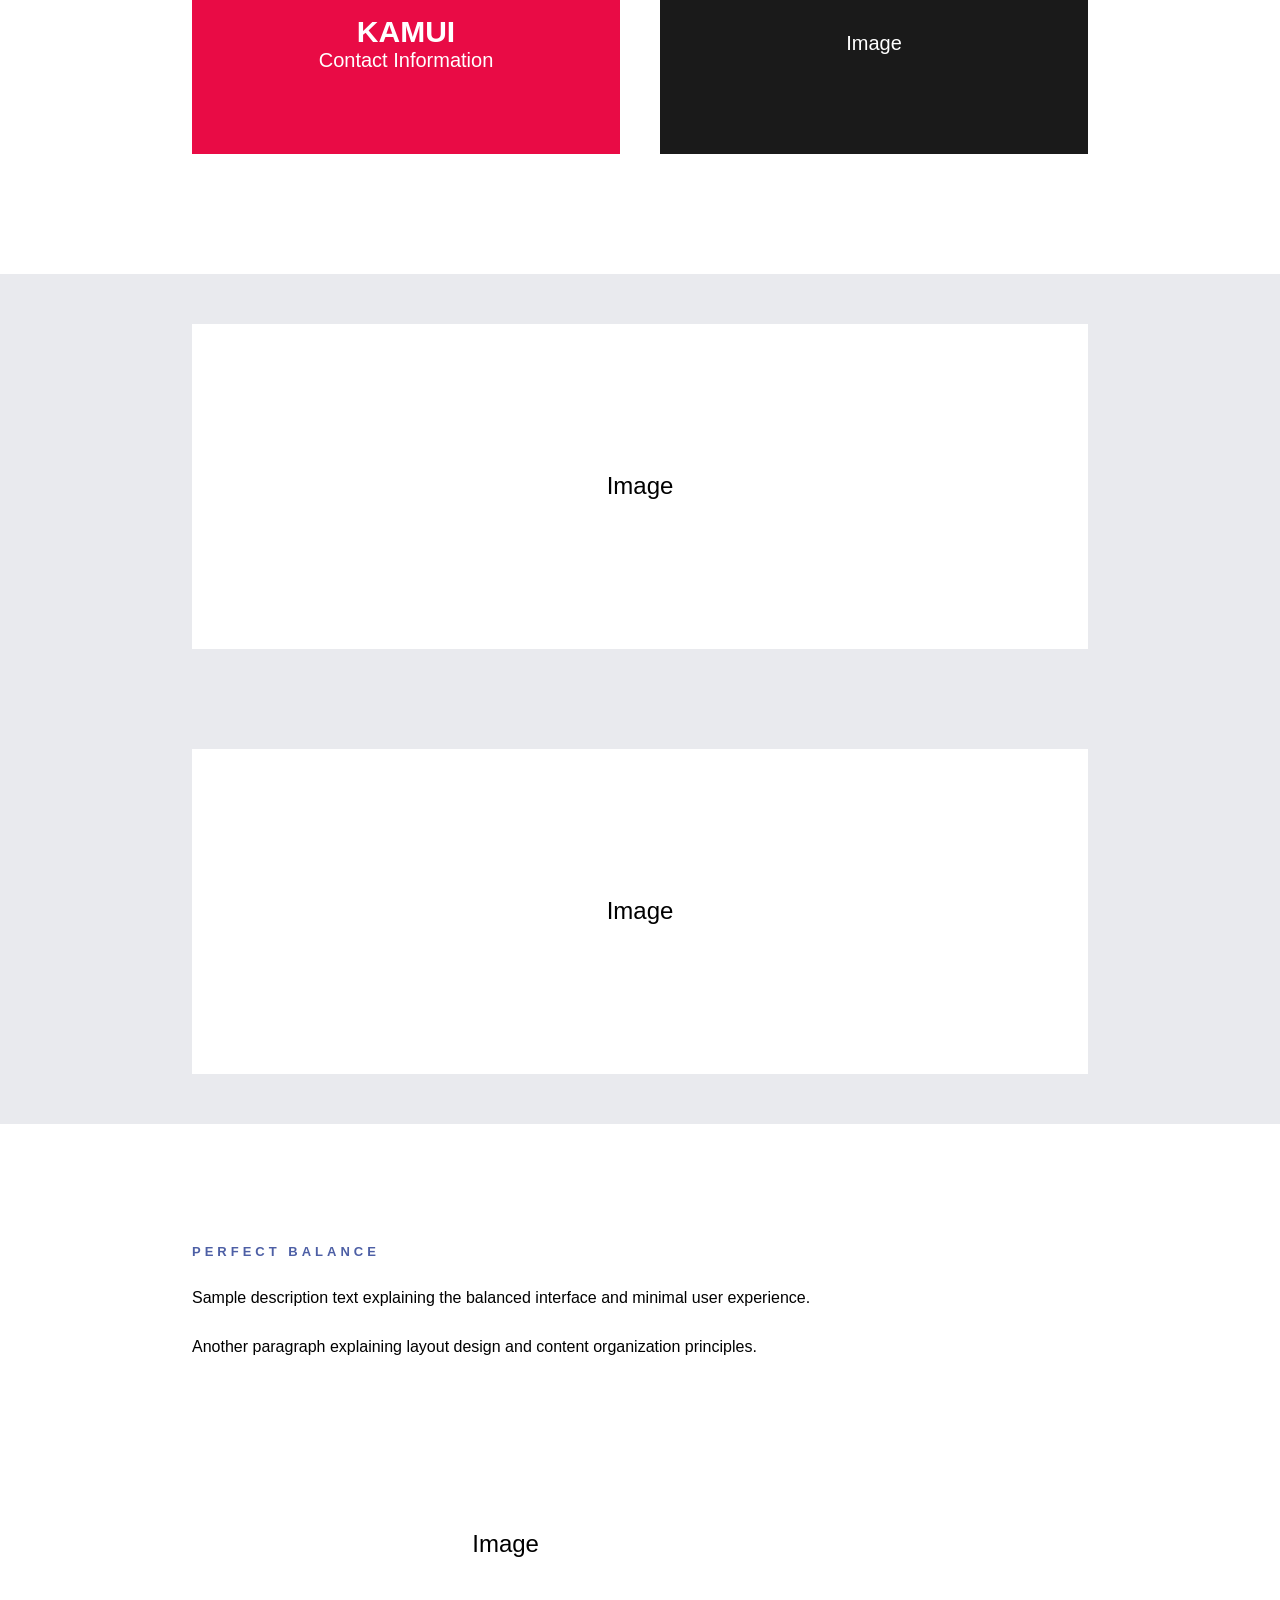
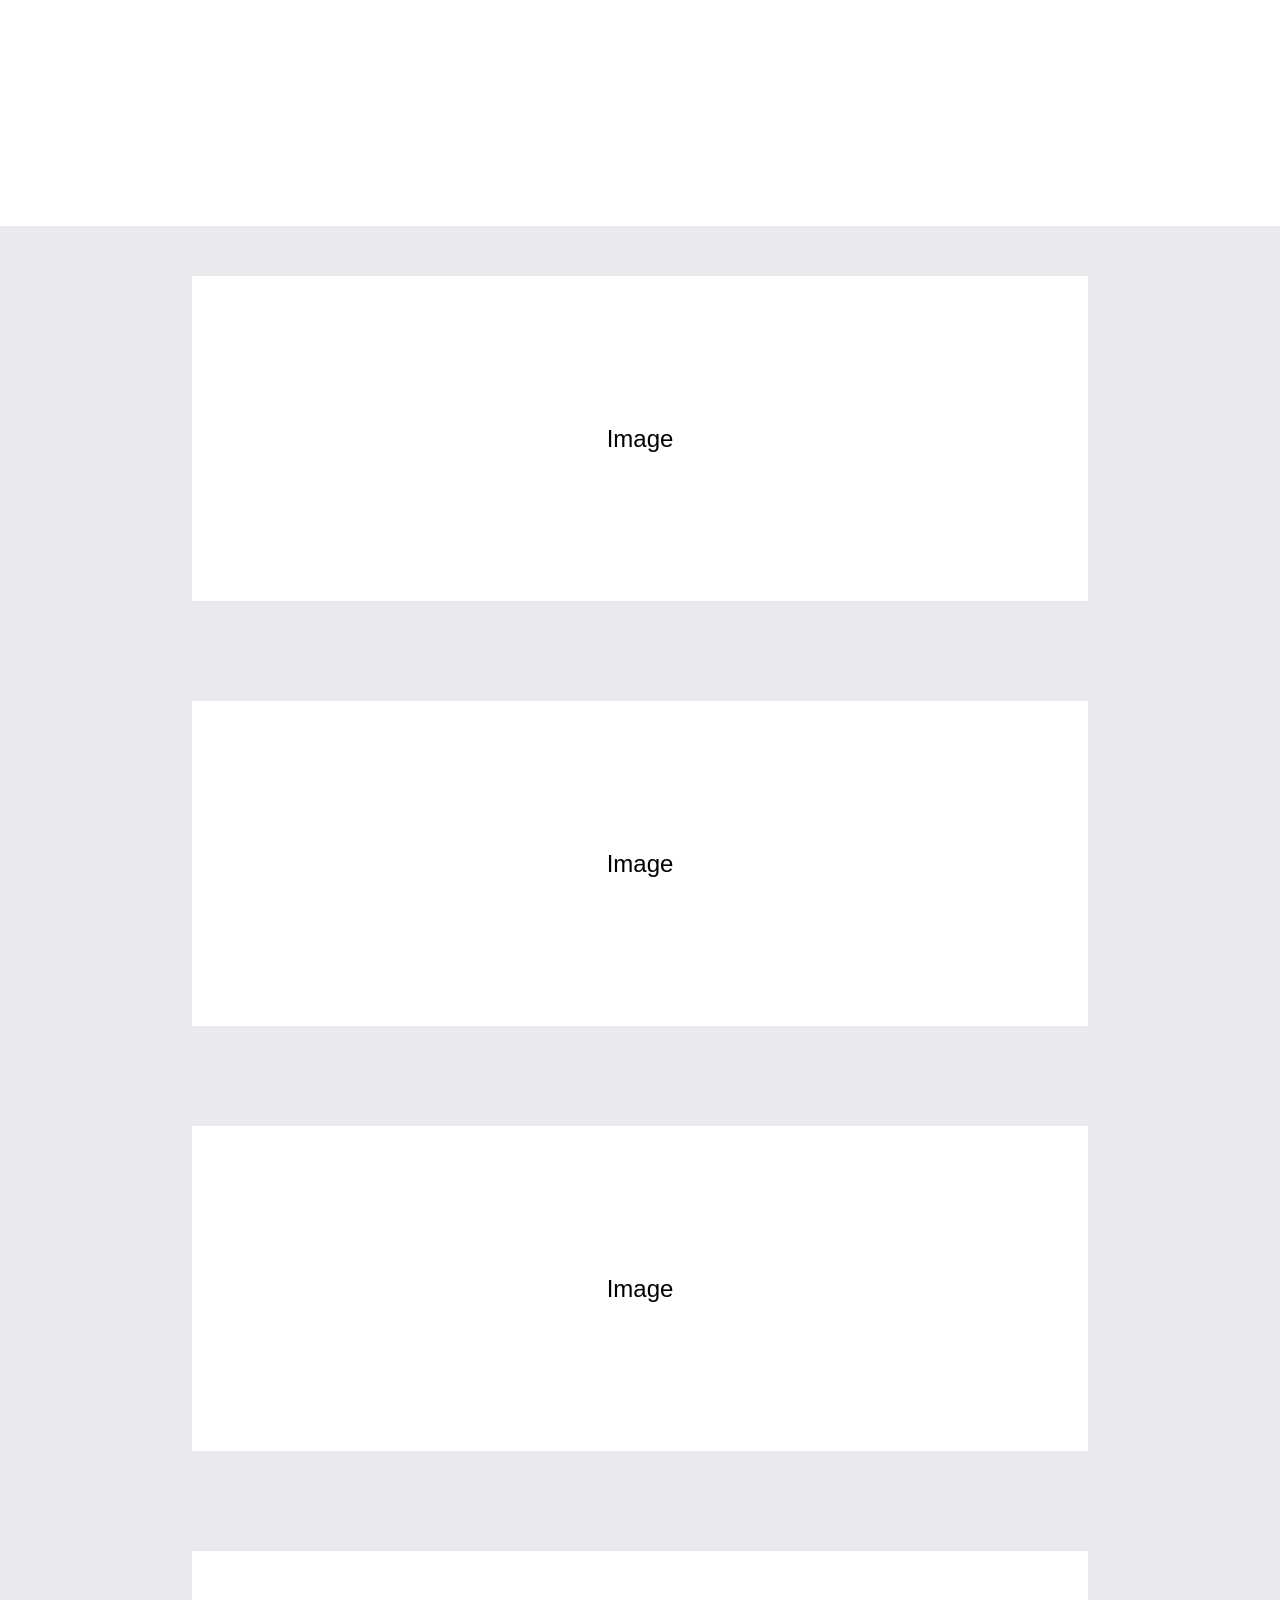
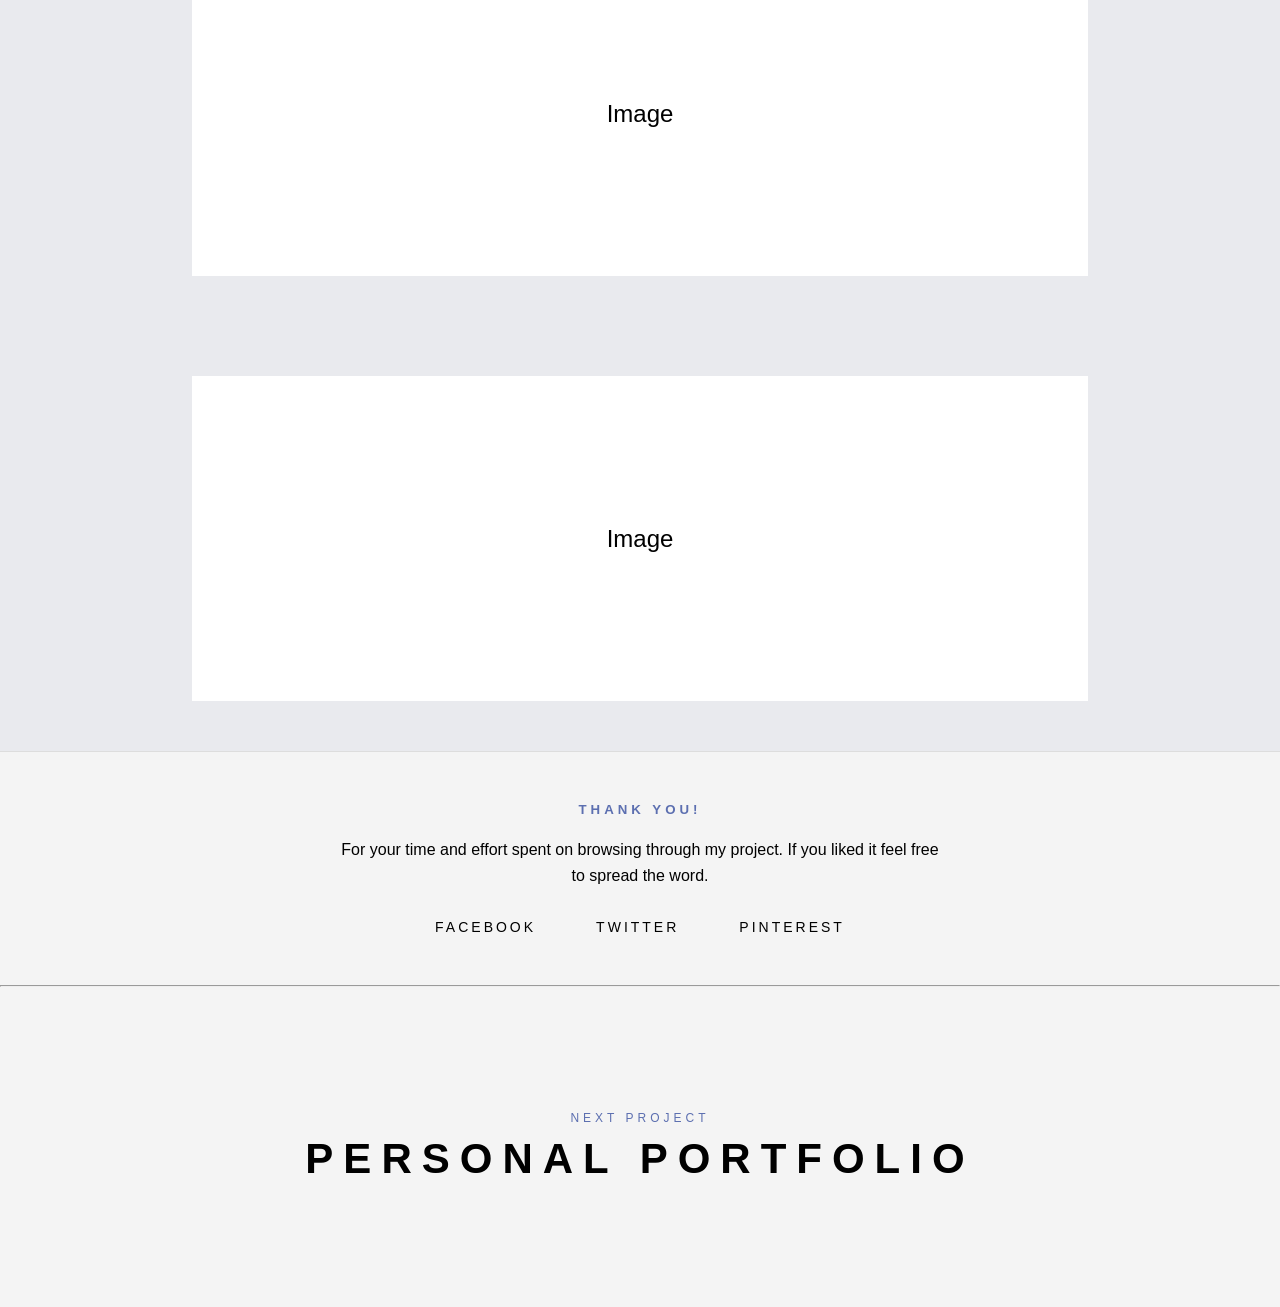
==== commit f6ccd789: "Add footer section with thank you message and next project link" ====
--- a/project.html
+++ b/project.html
@@ -265,5 +265,40 @@
 </div>
 </section>
 
+<footer class="project-footer">
+
+<div class="thank-section">
+
+<h5>THANK YOU!</h5>
+
+<p>
+For your time and effort spent on browsing through my project.
+If you liked it feel free to spread the word.
+</p>
+
+<div class="social-links">
+<span>FACEBOOK</span>
+<span>TWITTER</span>
+<span>PINTEREST</span>
+</div>
+
+</div>
+
+<hr>
+<div class="next-project">
+
+<div class="next-content">
+<p class="next-label">NEXT PROJECT</p>
+<h2>PERSONAL PORTFOLIO</h2>
+</div>
+
+<div class="hover-bg">
+Image Background
+</div>
+
+</div>
+
+</footer>
+
 </body>
 </html>
--- a/style.css
+++ b/style.css
@@ -18,12 +18,12 @@
 
 .navbar{
 display:flex;
-justify-content:space-between;
-align-items:center;
-padding:40px 80px;
+justify-content:space-evenly;
+align-items:center;
+padding:20px 20px;
 letter-spacing:3px;
 font-size:14px;
-background:#e9e9e9;
+background:white;
 
 position:sticky;
 top:0;
@@ -218,7 +218,7 @@
 
 .project-info{
 padding:120px 15%;
-background:#f2f2f2;
+background:white;
 }
 
 
@@ -465,4 +465,103 @@
 max-width:700px;
 line-height:1.8;
 margin-bottom:20px;
+}
+
+/* FOOTER */
+
+.project-footer{
+width:100%;
+}
+
+
+/* THANK YOU SECTION */
+
+.thank-section{
+text-align:center;
+padding:50px 20px;
+background:#f4f4f4;
+border-top:1px solid #ddd;
+}
+
+.thank-section h5{
+letter-spacing:4px;
+color:#5c6fb0;
+margin-bottom:20px;
+}
+
+.thank-section p{
+max-width:600px;
+margin:0 auto 30px auto;
+line-height:1.6;
+}
+
+.social-links{
+display:flex;
+justify-content:center;
+gap:60px;
+letter-spacing:3px;
+font-size:14px;
+}
+
+
+
+/* NEXT PROJECT */
+
+.next-project{
+position:relative;
+height:320px;
+display:flex;
+align-items:center;
+justify-content:center;
+background:#f4f4f4;
+overflow:hidden;
+cursor:pointer;
+}
+
+
+/* TEXT */
+
+.next-content{
+position:relative;
+z-index:2;
+text-align:center;
+}
+
+.next-label{
+letter-spacing:4px;
+font-size:12px;
+color:#5c6fb0;
+margin-bottom:10px;
+}
+
+.next-content h2{
+font-size:42px;
+letter-spacing:10px;
+}
+
+
+/* HOVER IMAGE */
+
+.hover-bg{
+position:absolute;
+width:100%;
+height:100%;
+background:#dfe3f7;
+display:flex;
+align-items:center;
+justify-content:center;
+font-size:28px;
+opacity:0;
+transition:0.4s;
+}
+
+
+/* SHOW IMAGE ON HOVER */
+
+.next-project:hover .hover-bg{
+opacity:1;
+}
+
+.next-project:hover .next-content{
+color:white;
 }
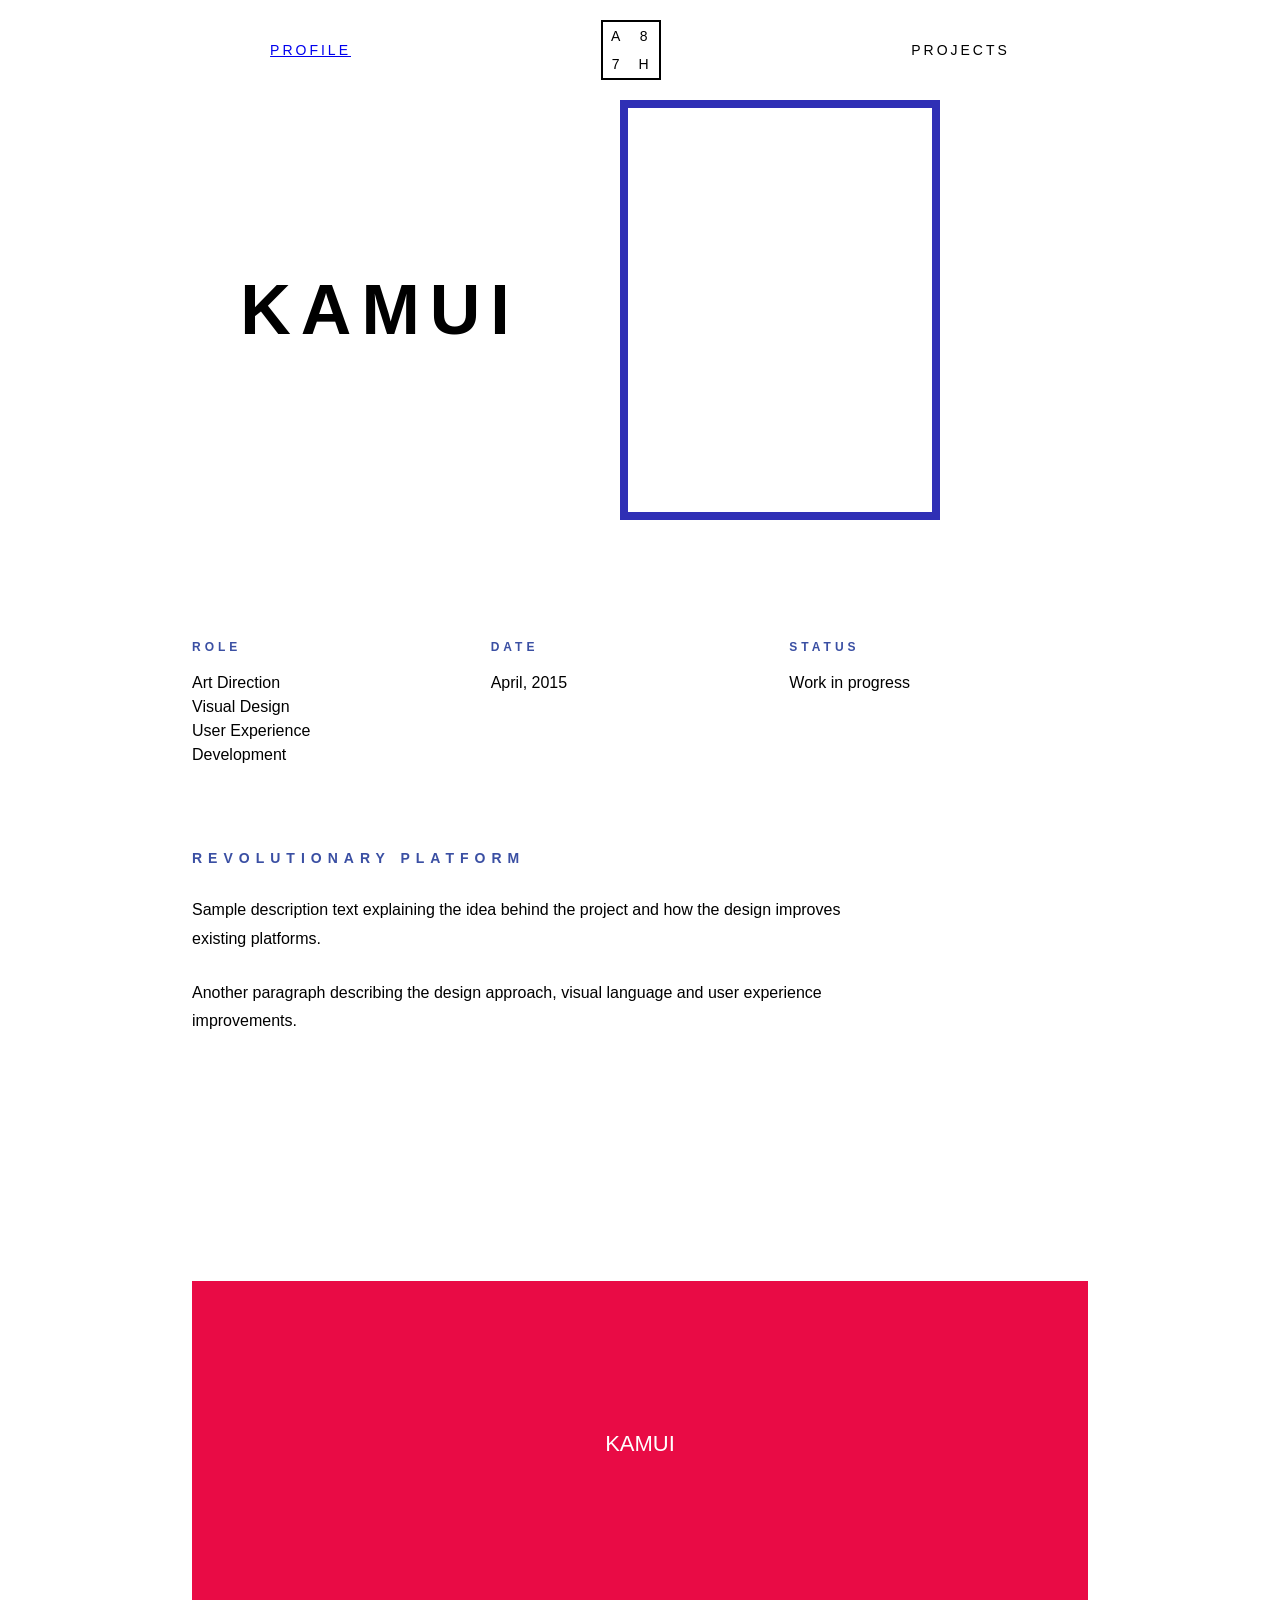
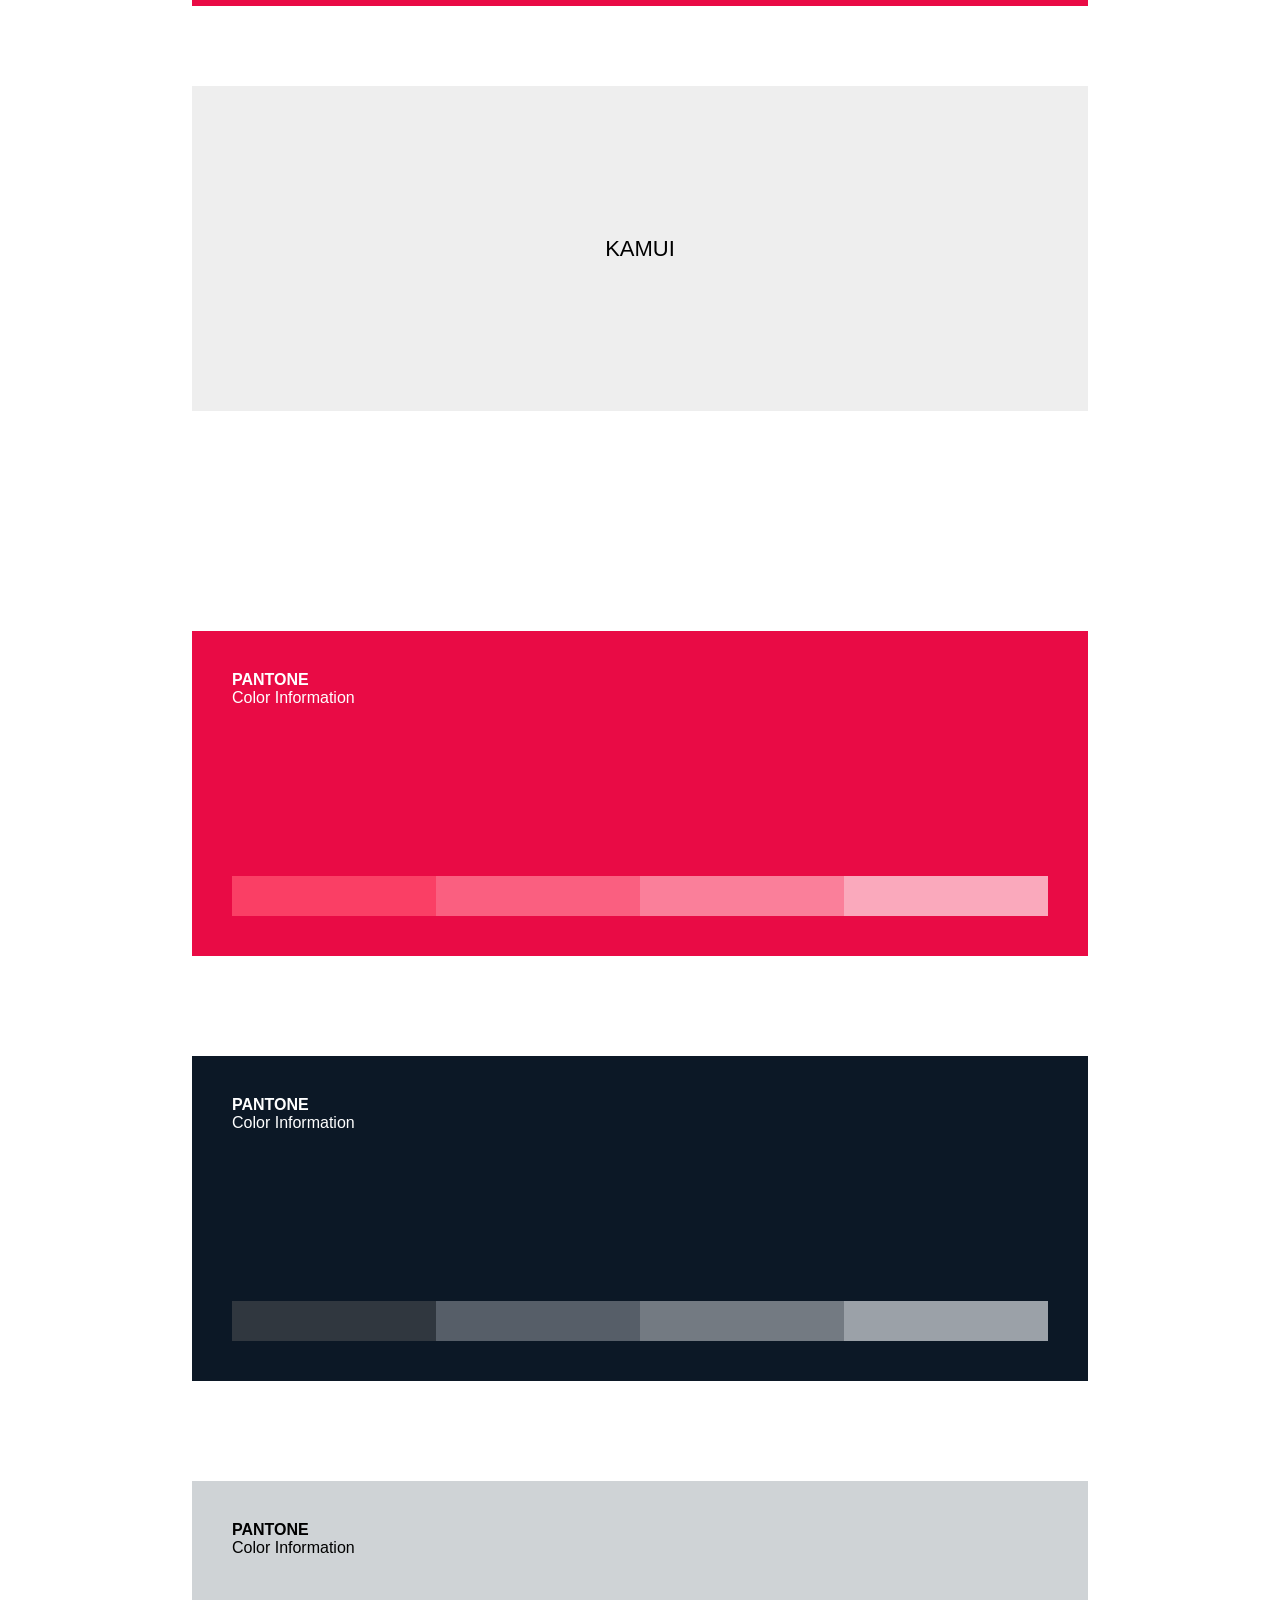
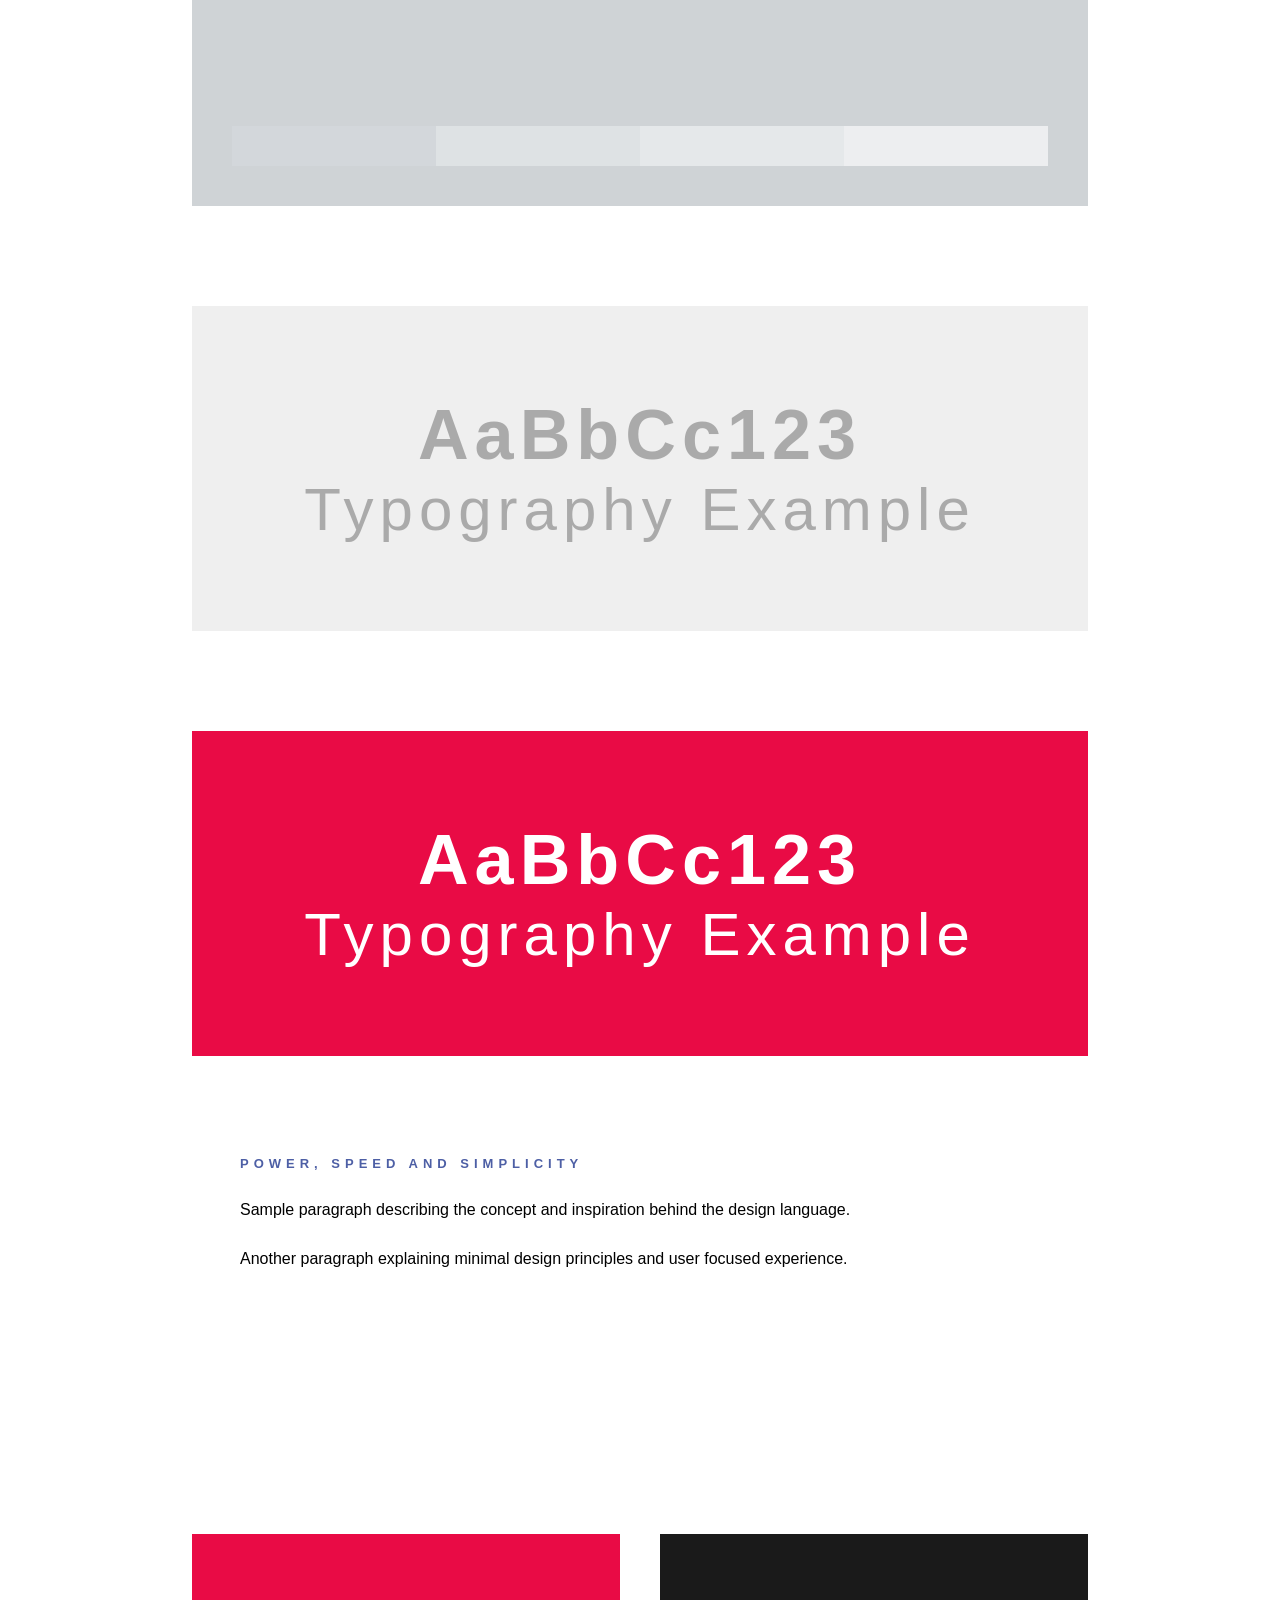
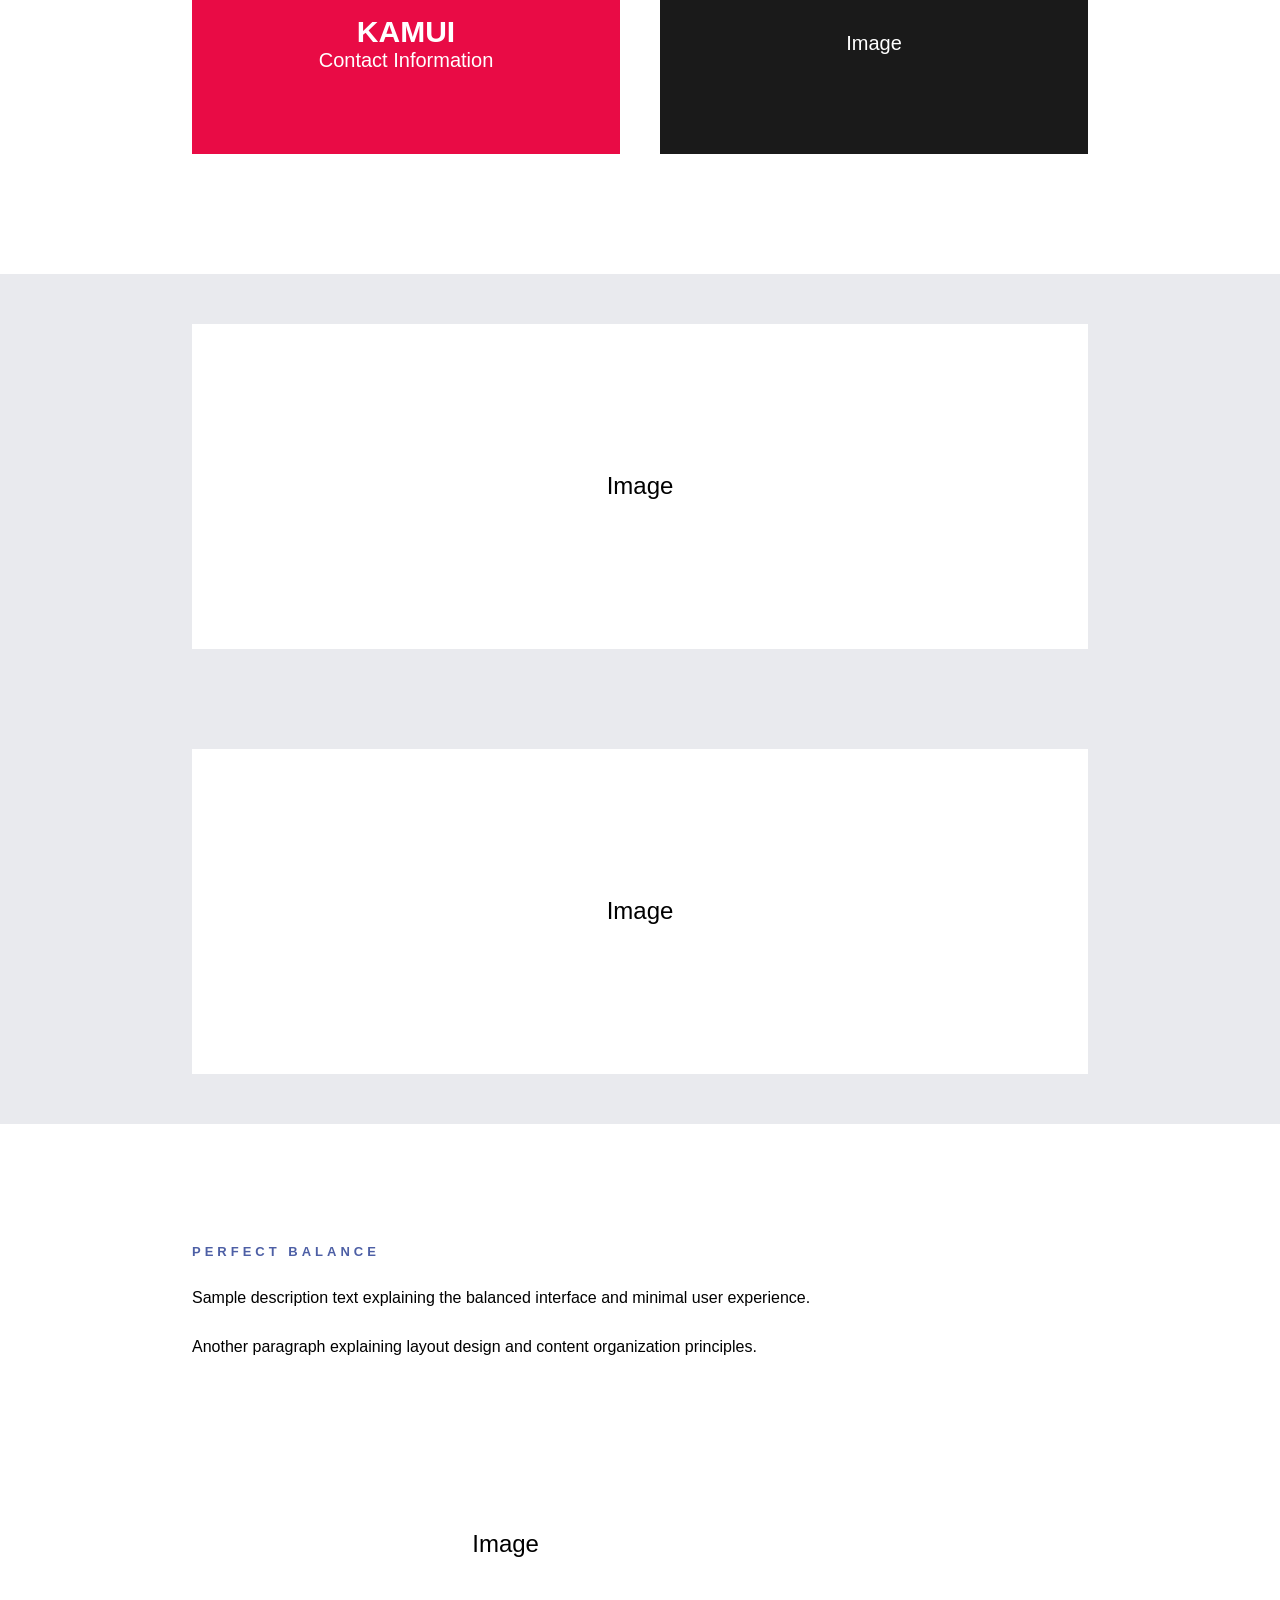
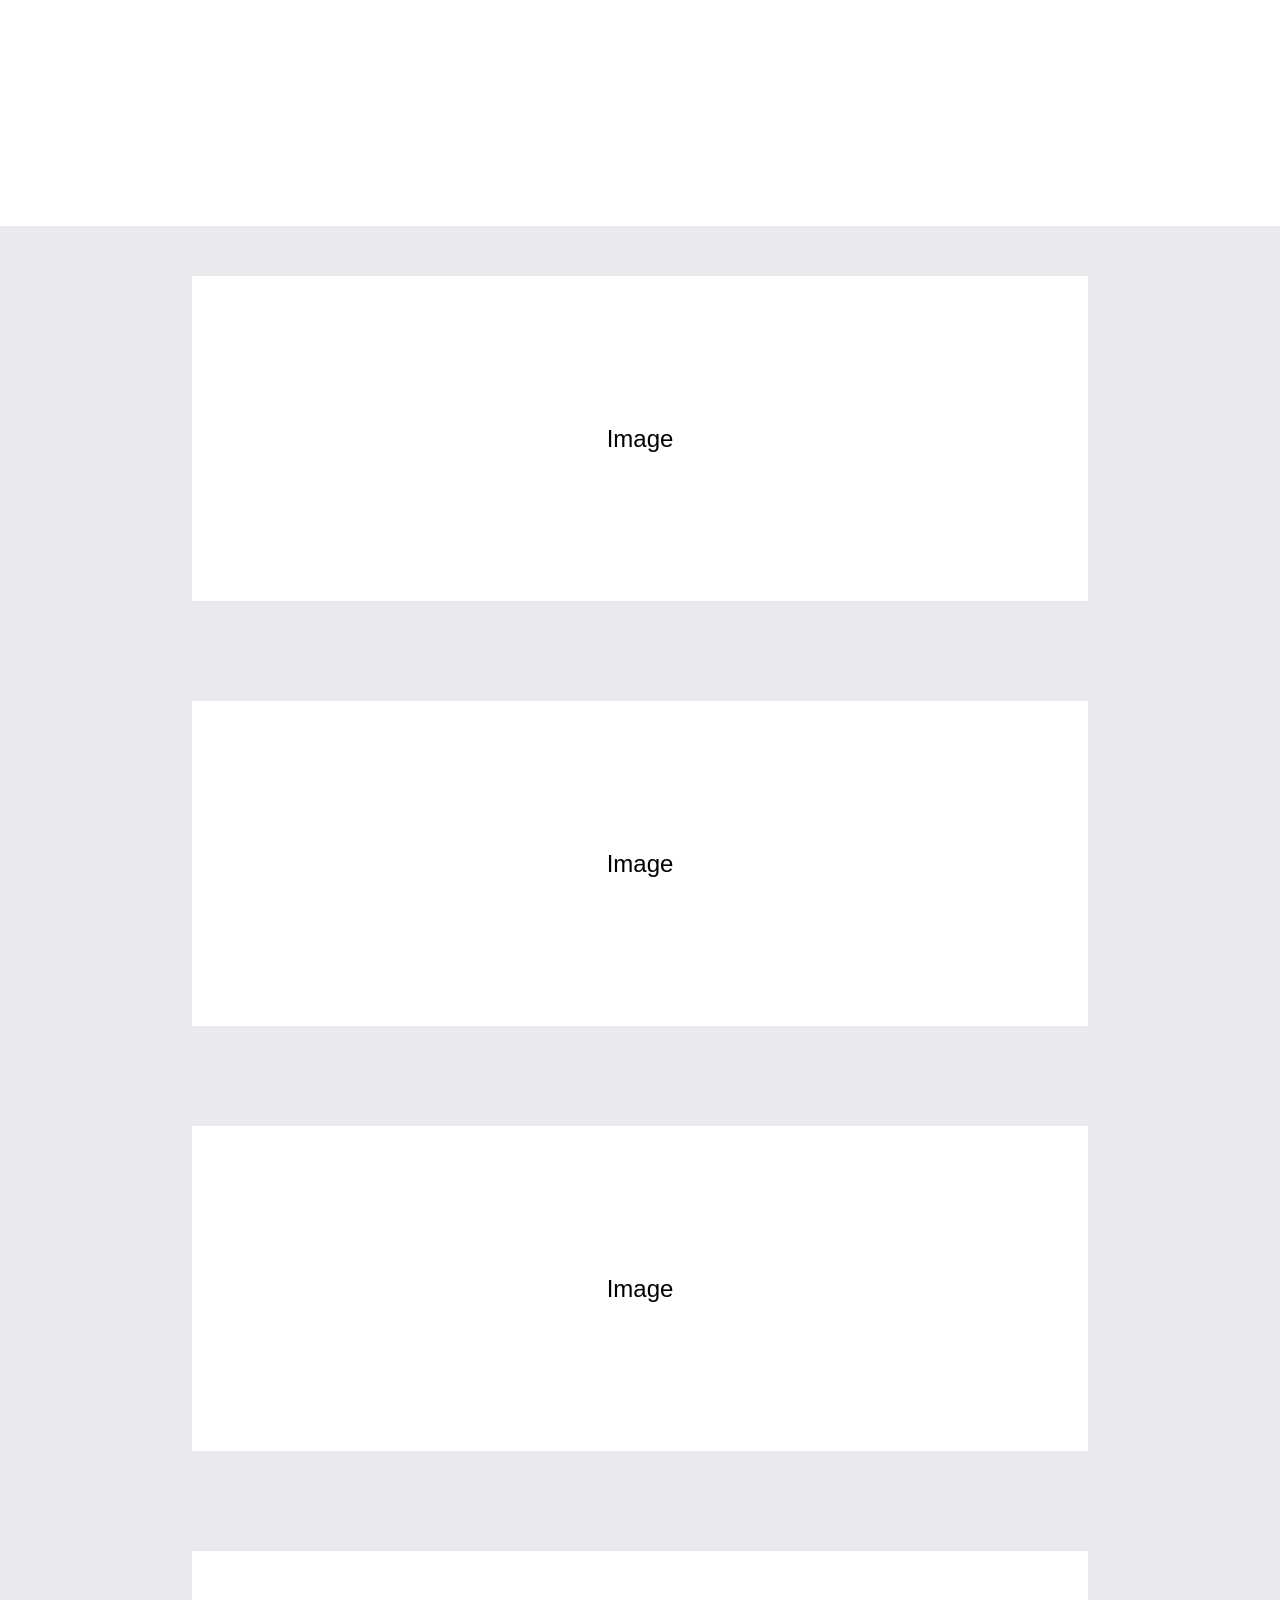
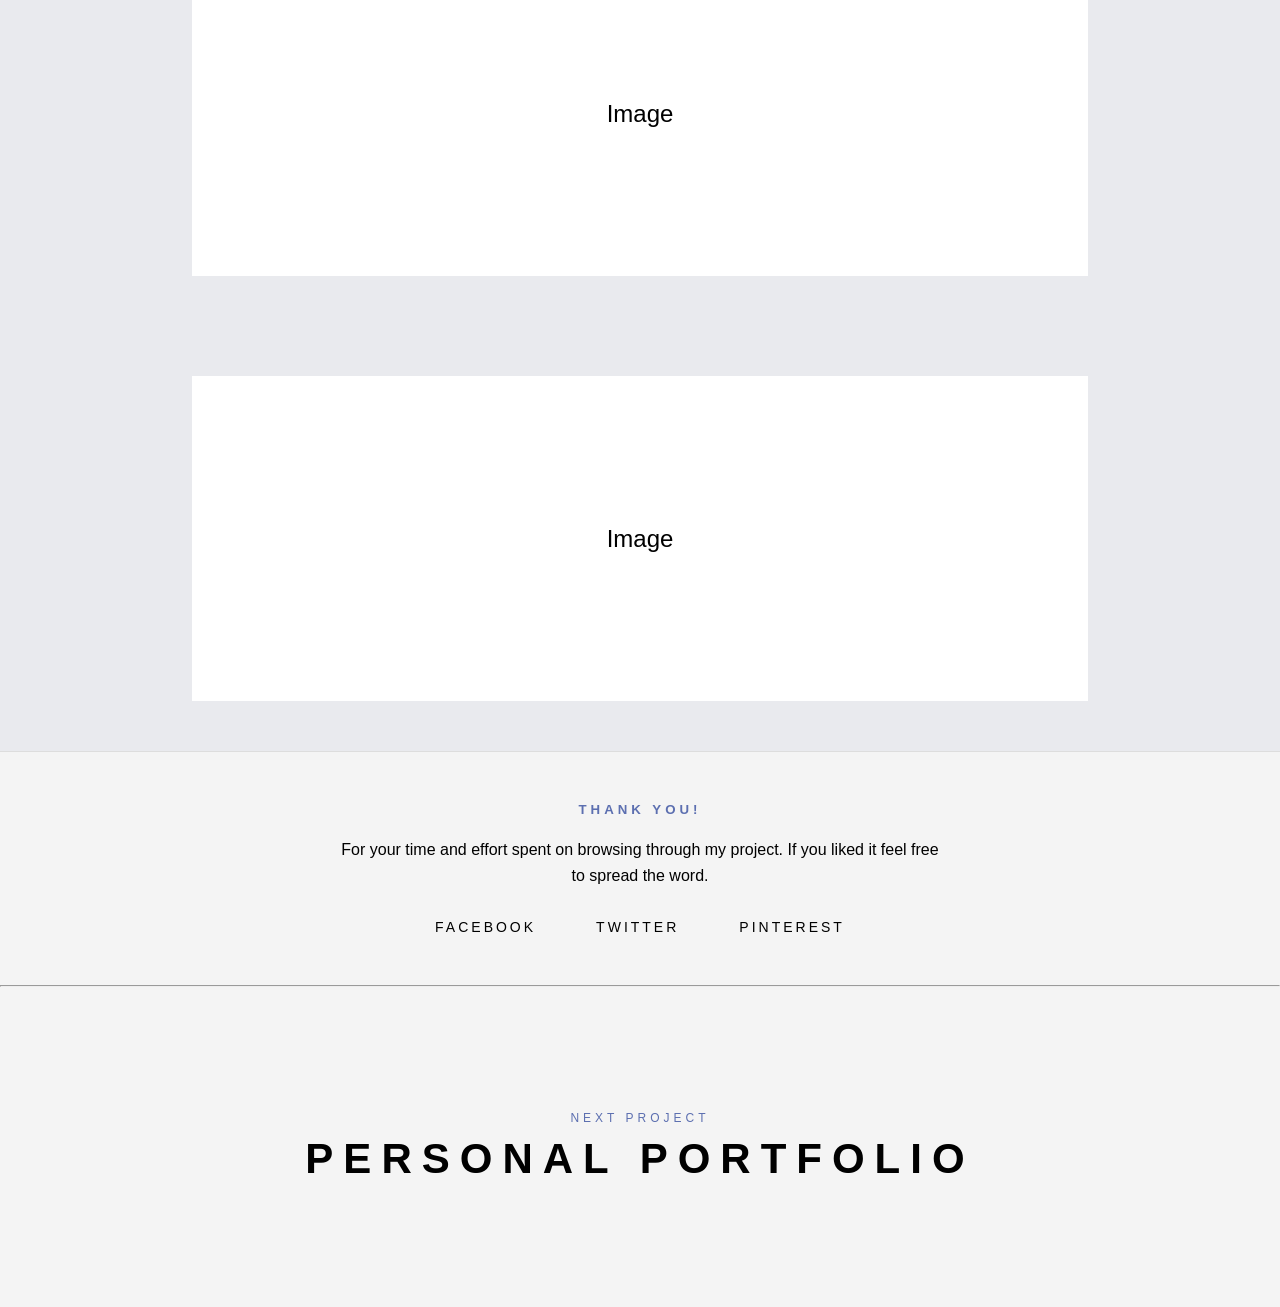
==== commit 1cc39e8f: "Update navbar links to use anchor tags and add profile page with layout and styles" ====
--- a/project.html
+++ b/project.html
@@ -10,7 +10,7 @@
 
 <header class="navbar">
 
-<div class="nav-left">PROFILE</div>
+<div class="nav-left"><a href="profile.html" class="nav-left">PROFILE</a></div>
 
 <div class="logo">
 <div>A</div>
--- a/style.css
+++ b/style.css
@@ -564,4 +564,76 @@
 
 .next-project:hover .next-content{
 color:white;
+}
+
+/* PROFILE PAGE */
+
+.profile-page{
+background:#05070f;
+color:white;
+}
+
+
+/* LAYOUT */
+
+.profile-section{
+display:flex;
+justify-content:center;
+gap:80px;
+padding:120px 10%;
+}
+
+
+/* LEFT COLUMN */
+
+.profile-left{
+width:220px;
+font-size:12px;
+line-height:1.8;
+}
+
+.profile-left h4{
+margin-top:40px;
+letter-spacing:3px;
+font-size:11px;
+color:#5a6cc5;
+}
+
+
+/* IMAGE */
+
+.profile-image{
+width:160px;
+height:160px;
+background:#ddd;
+margin-bottom:30px;
+display:flex;
+align-items:center;
+justify-content:center;
+}
+
+
+/* RIGHT COLUMN */
+
+.profile-right{
+max-width:520px;
+}
+
+
+.profile-box{
+border:8px solid #3a3fb3;
+padding:60px;
+font-size:20px;
+line-height:1.6;
+}
+
+
+/* CONTACT LINK */
+
+.contact-link{
+display:inline-block;
+margin-top:30px;
+color:#5a6cc5;
+font-size:18px;
+text-decoration:underline;
 }
